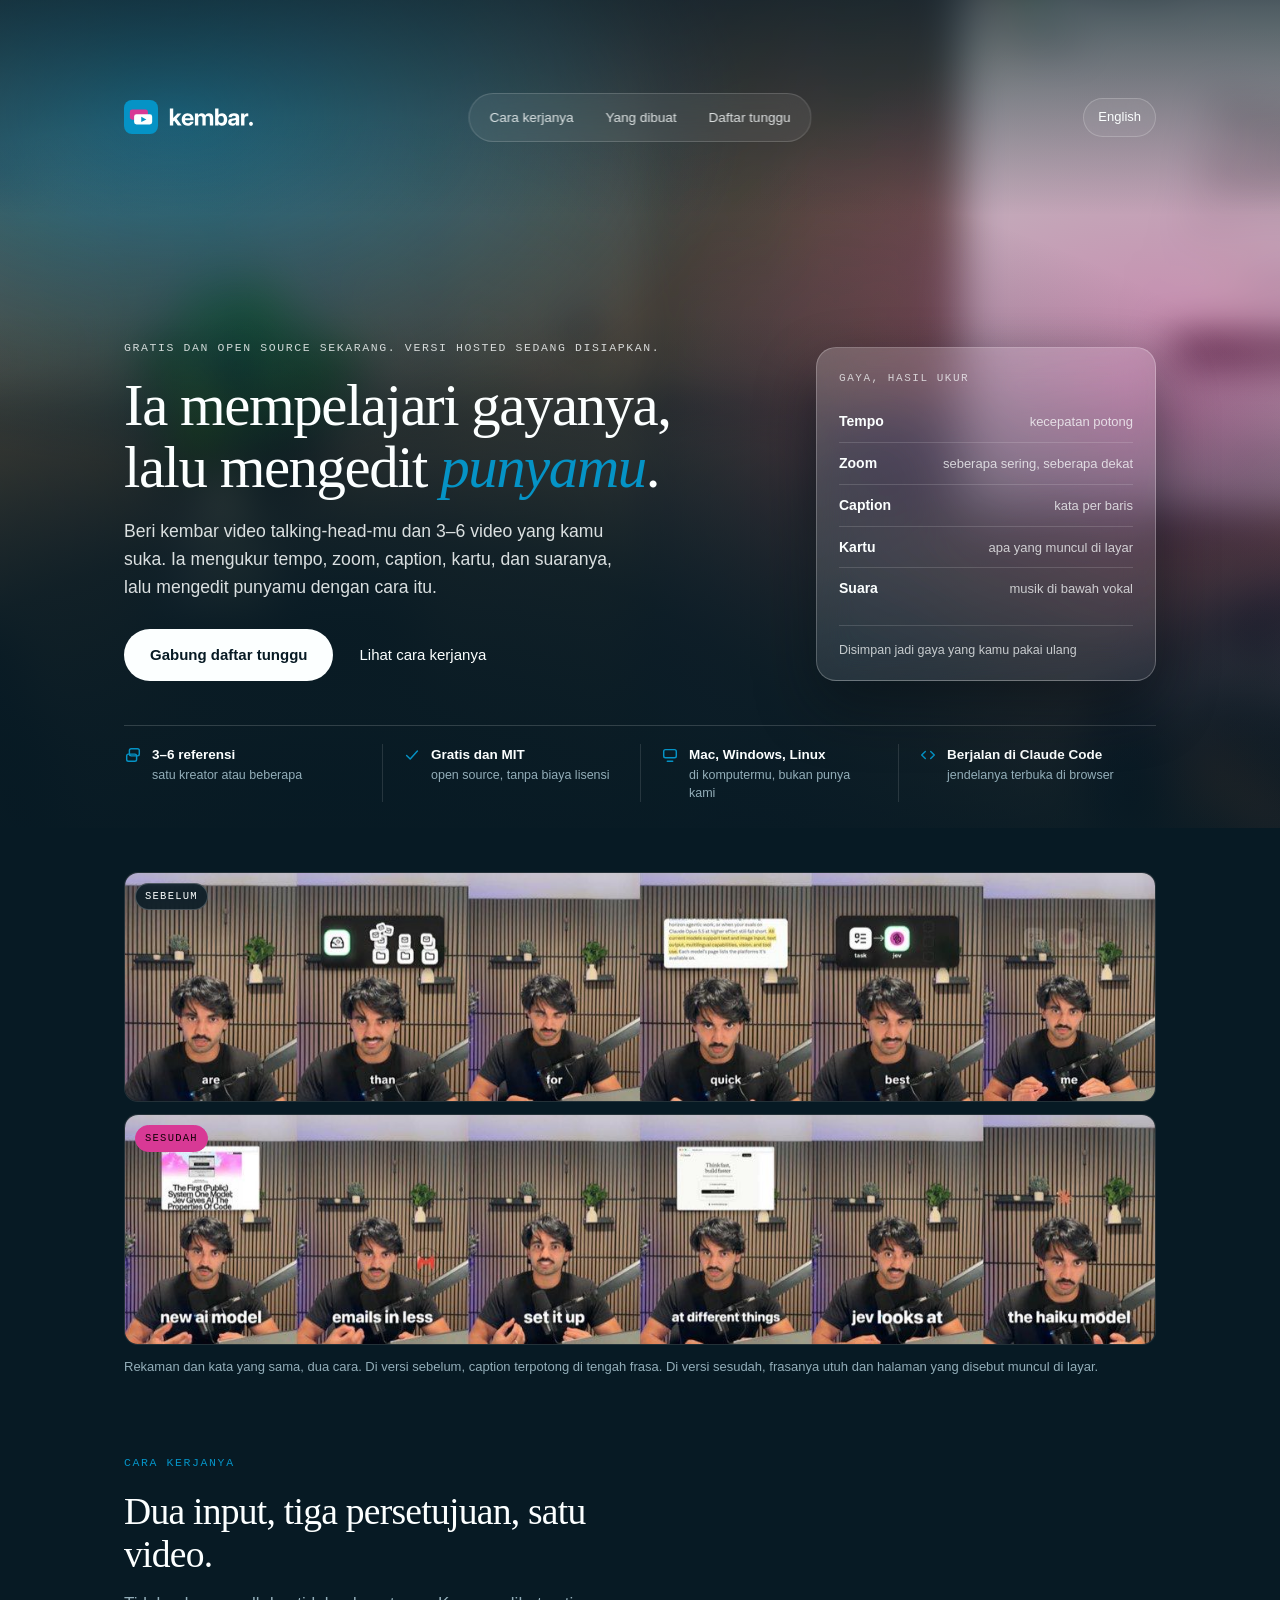
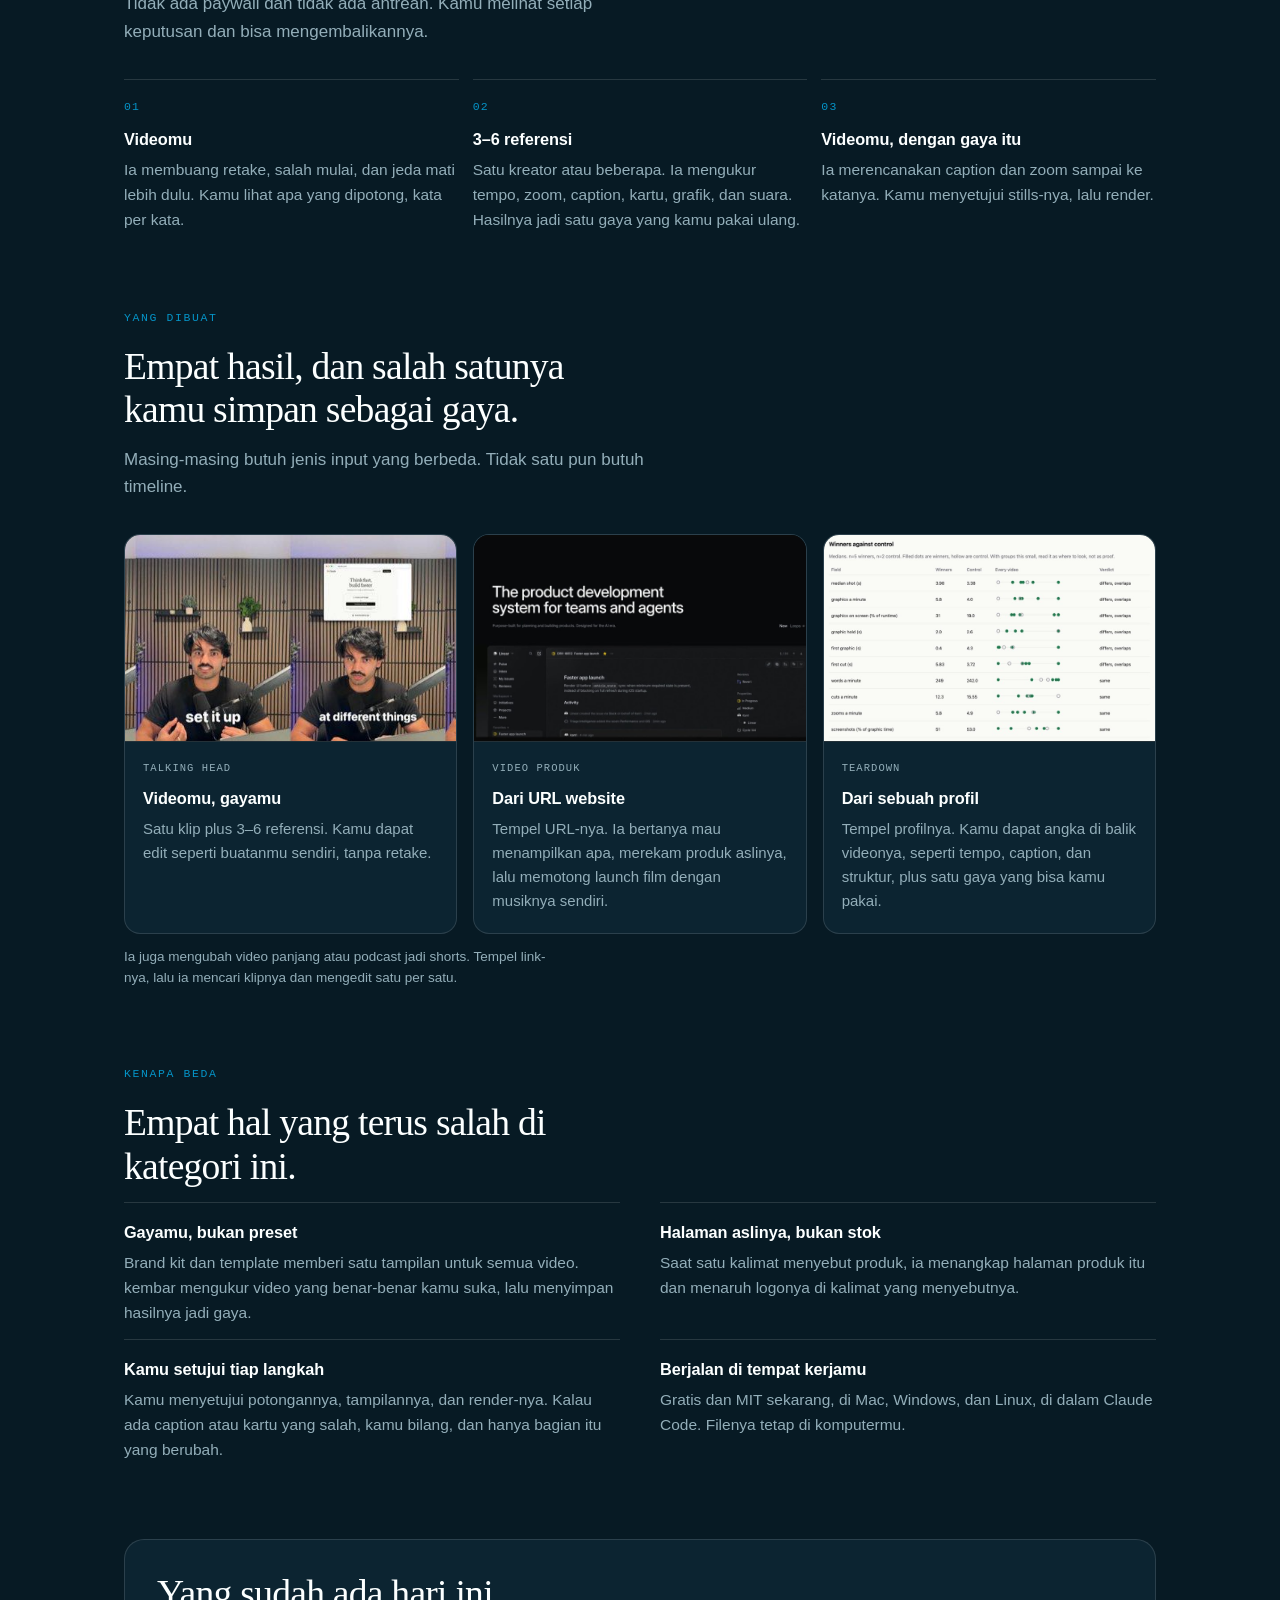
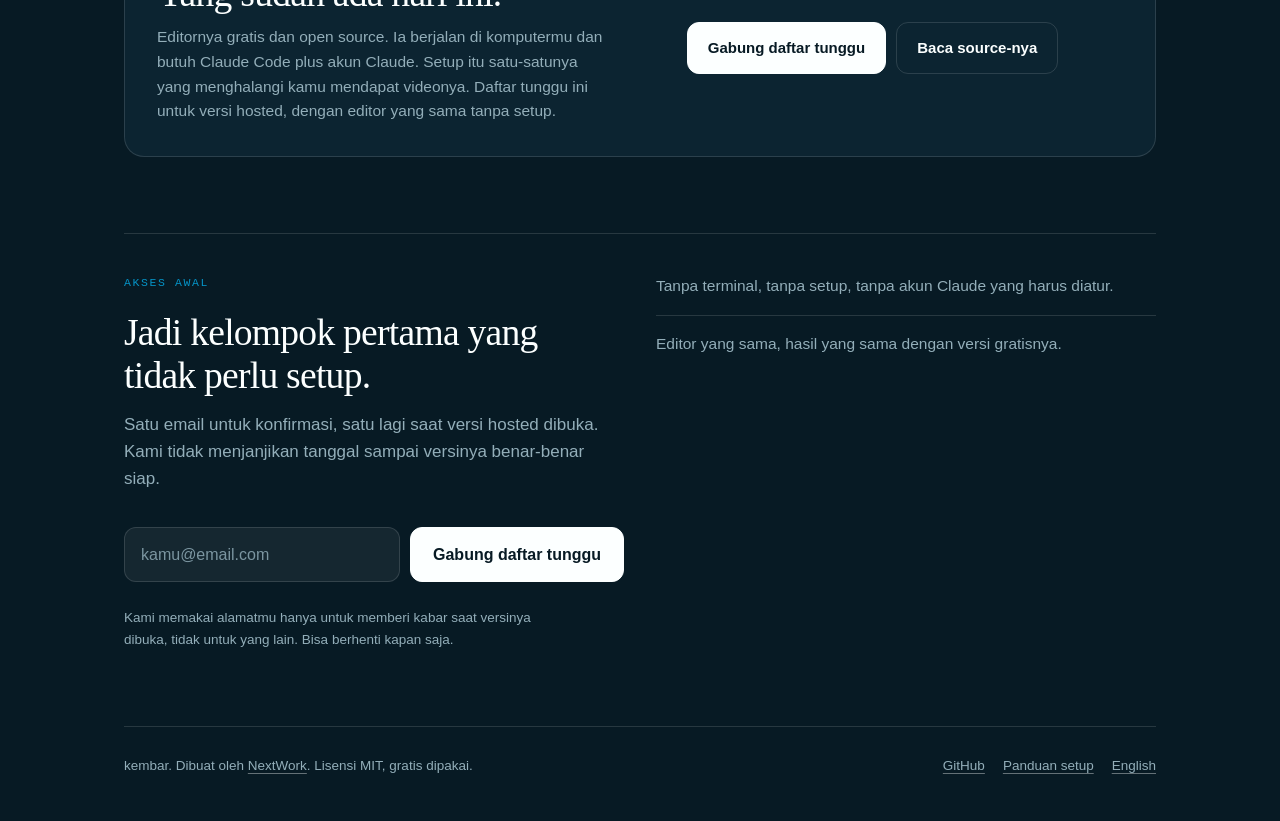
==== site/id/index.html @ becba03e "kembar landing page, brand and deploy notes" ====
<!doctype html>
<html lang="id">
<head>
<meta charset="utf-8">
<meta name="viewport" content="width=device-width, initial-scale=1">
<title>kembar. Ia mempelajari gayanya, lalu mengedit videomu</title>
<meta name="description" content="kembar mengukur cara 3–6 video yang kamu suka diedit: tempo, zoom, caption, kartu, dan suara. Lalu ia mengedit video talking-head-mu dengan gaya itu. Gratis dan open source sekarang, dengan versi hosted di daftar tunggu.">
<meta property="og:title" content="kembar. Ia mempelajari gayanya, lalu mengedit videomu">
<meta property="og:description" content="Beri ia videomu dan 3–6 referensi. Ia mengedit punyamu dengan gaya itu. Gratis dan open source, versi hosted segera hadir.">
<meta property="og:type" content="website">
<meta property="og:image" content="../assets/after-talking-head.jpg">
<meta name="theme-color" content="#071A24">
<link rel="icon" href="../assets/favicon.svg" type="image/svg+xml">
<link rel="preload" as="image" href="../assets/hero-bg.jpg">
<link rel="stylesheet" href="../assets/styles.css">
<script>
  function setLang(l) {
    try { document.cookie = 'kembar_lang=' + l + ';path=/;max-age=31536000;samesite=lax'; } catch (e) {}
  }
</script>
</head>
<body>
<a class="skip" href="#main">Lewati ke isi</a>

<main id="main">
  <section class="hero" aria-labelledby="hero-title">
    <div class="hero-bg" aria-hidden="true">
      <img src="../assets/hero-bg.jpg" alt="" width="900" height="1200" fetchpriority="high" decoding="async">
      <span class="hero-glow"></span>
      <span class="hero-scrim"></span>
    </div>

    <div class="wrap hero-inner">
      <header class="site">
        <a class="brand" href="./">
          <img src="../assets/lockup-dark.svg" alt="kembar" width="130" height="34">
        </a>
        <nav class="site nav-pill" aria-label="Utama">
          <a href="#how">Cara kerjanya</a>
          <a href="#makes">Yang dibuat</a>
          <a href="#waitlist">Daftar tunggu</a>
        </nav>
        <a class="lang" href="../" hreflang="en" lang="en" onclick="setLang('en')">English</a>
      </header>

      <div class="hero-main">
        <div class="hero-copy">
          <p class="eyebrow">Gratis dan open source sekarang. Versi hosted sedang disiapkan.</p>
          <h1 id="hero-title">Ia mempelajari gayanya,<br>lalu mengedit <em>punyamu</em>.</h1>
          <p class="lede">Beri kembar video talking-head-mu dan 3&ndash;6 video yang kamu suka. Ia mengukur tempo, zoom, caption, kartu, dan suaranya, lalu mengedit punyamu dengan cara itu.</p>
          <div class="hero-actions">
            <a class="btn-pill" href="#waitlist">Gabung daftar tunggu</a>
            <a class="btn-quiet" href="#how">Lihat cara kerjanya</a>
          </div>
        </div>

        <aside class="glass" aria-label="Gaya, hasil ukur">
          <p class="glass-eyebrow">Gaya, hasil ukur</p>
          <dl class="glass-list">
            <div><dt>Tempo</dt><dd>kecepatan potong</dd></div>
            <div><dt>Zoom</dt><dd>seberapa sering, seberapa dekat</dd></div>
            <div><dt>Caption</dt><dd>kata per baris</dd></div>
            <div><dt>Kartu</dt><dd>apa yang muncul di layar</dd></div>
            <div><dt>Suara</dt><dd>musik di bawah vokal</dd></div>
          </dl>
          <p class="glass-foot">Disimpan jadi gaya yang kamu pakai ulang</p>
        </aside>
      </div>

      <ul class="hero-facts">
        <li>
          <svg viewBox="0 0 20 20" aria-hidden="true"><rect x="6" y="3" width="11" height="8" rx="2"/><rect x="3" y="9" width="11" height="8" rx="2"/></svg>
          <span><b>3&ndash;6 referensi</b><small>satu kreator atau beberapa</small></span>
        </li>
        <li>
          <svg viewBox="0 0 20 20" aria-hidden="true"><path d="M4 10.5 8 14.5 16 5.5"/></svg>
          <span><b>Gratis dan MIT</b><small>open source, tanpa biaya lisensi</small></span>
        </li>
        <li>
          <svg viewBox="0 0 20 20" aria-hidden="true"><rect x="3" y="4" width="14" height="9" rx="2"/><path d="M7 17h6"/></svg>
          <span><b>Mac, Windows, Linux</b><small>di komputermu, bukan punya kami</small></span>
        </li>
        <li>
          <svg viewBox="0 0 20 20" aria-hidden="true"><path d="M7 6 3 10l4 4"/><path d="M13 6l4 4-4 4"/></svg>
          <span><b>Berjalan di Claude Code</b><small>jendelanya terbuka di browser</small></span>
        </li>
      </ul>
    </div>
  </section>

  <section class="proof-band" aria-labelledby="proof-cap">
    <div class="wrap">
      <figure class="proof" aria-labelledby="proof-cap">
        <div class="strip before">
          <img src="../assets/before-talking-head.jpg"
               srcset="../assets/before-talking-head-sm.jpg 720w, ../assets/before-talking-head.jpg 1240w"
               sizes="(max-width: 1128px) 100vw, 1080px"
               width="1240" height="276" fetchpriority="high" decoding="async"
               alt="Enam frame dari satu edit. Caption-nya terpotong di tengah frasa dan kartunya melenceng dari yang sedang diucapkan.">
          <span class="chip">Sebelum</span>
        </div>
        <div class="strip after">
          <img src="../assets/after-talking-head.jpg"
               srcset="../assets/after-talking-head-sm.jpg 720w, ../assets/after-talking-head.jpg 1240w"
               sizes="(max-width: 1128px) 100vw, 1080px"
               width="1240" height="276" decoding="async"
               alt="Enam frame yang sama dengan gaya hasil pelajaran. Frasa utuh sebagai caption, dan halaman yang disebut muncul di layar.">
          <span class="chip">Sesudah</span>
        </div>
        <figcaption id="proof-cap">Rekaman dan kata yang sama, dua cara. Di versi sebelum, caption terpotong di tengah frasa. Di versi sesudah, frasanya utuh dan halaman yang disebut muncul di layar.</figcaption>
      </figure>
    </div>
  </section>

  <div class="wrap">
    <section id="how" aria-labelledby="how-title">
      <p class="eyebrow">Cara kerjanya</p>
      <h2 id="how-title">Dua input, tiga persetujuan, satu video.</h2>
      <p class="section-lede">Tidak ada paywall dan tidak ada antrean. Kamu melihat setiap keputusan dan bisa mengembalikannya.</p>
      <ol class="steps">
        <li>
          <span class="n">01</span>
          <h3>Videomu</h3>
          <p>Ia membuang retake, salah mulai, dan jeda mati lebih dulu. Kamu lihat apa yang dipotong, kata per kata.</p>
        </li>
        <li>
          <span class="n">02</span>
          <h3>3–6 referensi</h3>
          <p>Satu kreator atau beberapa. Ia mengukur tempo, zoom, caption, kartu, grafik, dan suara. Hasilnya jadi satu gaya yang kamu pakai ulang.</p>
        </li>
        <li>
          <span class="n">03</span>
          <h3>Videomu, dengan gaya itu</h3>
          <p>Ia merencanakan caption dan zoom sampai ke katanya. Kamu menyetujui stills-nya, lalu render.</p>
        </li>
      </ol>
    </section>

    <section id="makes" aria-labelledby="makes-title">
      <p class="eyebrow">Yang dibuat</p>
      <h2 id="makes-title">Empat hasil, dan salah satunya kamu simpan sebagai gaya.</h2>
      <p class="section-lede">Masing-masing butuh jenis input yang berbeda. Tidak satu pun butuh timeline.</p>
      <div class="cards">
        <article class="card">
          <div class="shot"><img src="../assets/after-talking-head.jpg" width="1240" height="276" loading="lazy" decoding="async" alt="Frame dari edit talking-head dengan caption per kata dan halaman yang ditangkap."></div>
          <div class="body">
            <span class="tag">Talking head</span>
            <h3>Videomu, gayamu</h3>
            <p>Satu klip plus 3–6 referensi. Kamu dapat edit seperti buatanmu sendiri, tanpa retake.</p>
          </div>
        </article>
        <article class="card">
          <div class="shot"><img src="../assets/product-video.jpg" width="820" height="461" loading="lazy" decoding="async" alt="Frame dari video produk: halaman produk asli yang ditangkap, dengan logonya dan satu caption."></div>
          <div class="body">
            <span class="tag">Video produk</span>
            <h3>Dari URL website</h3>
            <p>Tempel URL-nya. Ia bertanya mau menampilkan apa, merekam produk aslinya, lalu memotong launch film dengan musiknya sendiri.</p>
          </div>
        </article>
        <article class="card">
          <div class="shot"><img src="../assets/teardown.jpg" width="820" height="795" loading="lazy" decoding="async" alt="Halaman teardown kreator yang menampilkan tempo, caption, dan struktur videonya beserta buktinya."></div>
          <div class="body">
            <span class="tag">Teardown</span>
            <h3>Dari sebuah profil</h3>
            <p>Tempel profilnya. Kamu dapat angka di balik videonya, seperti tempo, caption, dan struktur, plus satu gaya yang bisa kamu pakai.</p>
          </div>
        </article>
      </div>
      <p class="fine">Ia juga mengubah video panjang atau podcast jadi shorts. Tempel link-nya, lalu ia mencari klipnya dan mengedit satu per satu.</p>
    </section>

    <section id="why" aria-labelledby="why-title">
      <p class="eyebrow">Kenapa beda</p>
      <h2 id="why-title">Empat hal yang terus salah di kategori ini.</h2>
      <ul class="why">
        <li>
          <h3>Gayamu, bukan preset</h3>
          <p>Brand kit dan template memberi satu tampilan untuk semua video. kembar mengukur video yang benar-benar kamu suka, lalu menyimpan hasilnya jadi gaya.</p>
        </li>
        <li>
          <h3>Halaman aslinya, bukan stok</h3>
          <p>Saat satu kalimat menyebut produk, ia menangkap halaman produk itu dan menaruh logonya di kalimat yang menyebutnya.</p>
        </li>
        <li>
          <h3>Kamu setujui tiap langkah</h3>
          <p>Kamu menyetujui potongannya, tampilannya, dan render-nya. Kalau ada caption atau kartu yang salah, kamu bilang, dan hanya bagian itu yang berubah.</p>
        </li>
        <li>
          <h3>Berjalan di tempat kerjamu</h3>
          <p>Gratis dan MIT sekarang, di Mac, Windows, dan Linux, di dalam Claude Code. Filenya tetap di komputermu.</p>
        </li>
      </ul>

      <div class="panel">
        <div>
          <h2>Yang sudah ada hari ini.</h2>
          <p>Editornya gratis dan open source. Ia berjalan di komputermu dan butuh Claude Code plus akun Claude. Setup itu satu-satunya yang menghalangi kamu mendapat videonya. Daftar tunggu ini untuk versi hosted, dengan editor yang sama tanpa setup.</p>
        </div>
        <div class="panel-actions">
          <a class="btn" href="#waitlist">Gabung daftar tunggu</a>
          <a class="btn ghost" href="https://github.com/nextwork-projects/ai-video-editor-cooked">Baca source-nya</a>
        </div>
      </div>
    </section>

    <section class="band" id="waitlist" aria-labelledby="waitlist-title">
      <div class="band-inner">
        <div>
          <p class="eyebrow">Akses awal</p>
          <h2 id="waitlist-title">Jadi kelompok pertama yang tidak perlu setup.</h2>
          <p class="section-lede">Satu email untuk konfirmasi, satu lagi saat versi hosted dibuka. Kami tidak menjanjikan tanggal sampai versinya benar-benar siap.</p>
          <form class="waitlist" method="post" action="https://buttondown.com/api/emails/embed-subscribe/bryyzxm" data-connect="bryyzxm">
            <label class="skip" for="email-band">Alamat email</label>
            <input id="email-band" type="email" name="email" placeholder="kamu@email.com" autocomplete="email" required>
            <input type="hidden" name="tag" value="site-id">
            <button type="submit">Gabung daftar tunggu</button>
          </form>
          <p class="status" id="status-band" role="status" aria-live="polite"></p>
          <p class="fine">Kami memakai alamatmu hanya untuk memberi kabar saat versinya dibuka, tidak untuk yang lain. Bisa berhenti kapan saja.</p>
        </div>
        <ul class="assure">
          <li>Tanpa terminal, tanpa setup, tanpa akun Claude yang harus diatur.</li>
          <li>Editor yang sama, hasil yang sama dengan versi gratisnya.</li>
        </ul>
      </div>
    </section>
  </div>
</main>

<div class="wrap">
  <footer class="site">
    <div class="foot-grid">
      <span>kembar. Dibuat oleh <a href="https://nextwork.ai">NextWork</a>. Lisensi MIT, gratis dipakai.</span>
      <nav aria-label="Footer">
        <a href="https://github.com/nextwork-projects/ai-video-editor-cooked">GitHub</a>
        <a href="https://github.com/nextwork-projects/ai-video-editor-cooked/blob/main/README.md">Panduan setup</a>
        <a href="../" hreflang="en" lang="en" onclick="setLang('en')">English</a>
      </nav>
    </div>
  </footer>
</div>

<script>
  (function () {
    var params = new URLSearchParams(location.search);
    var source = params.get('utm_source');
    var ref = source ? 'utm:' + source : (document.referrer ? 'ref:' + new URL(document.referrer).hostname : 'direct');

    document.querySelectorAll('form.waitlist').forEach(function (form) {
      var tag = form.querySelector('input[name="tag"]');
      if (tag) tag.value = (ref.indexOf('direct') === 0 ? 'site-id' : 'site-id-' + ref).slice(0, 100);

      form.addEventListener('submit', function (event) {
        var input = form.querySelector('input[type="email"]');
        var status = form.nextElementSibling && form.nextElementSibling.classList.contains('status')
          ? form.nextElementSibling
          : document.getElementById('status-hero');

        var connect = form.getAttribute('data-connect');
        if (!connect || connect.indexOf('YOUR-') === 0) {
          event.preventDefault();
          status.dataset.state = 'error';
          status.textContent = 'Endpoint daftar tunggu belum dikonfigurasi.';
          return;
        }
        if (!input.checkValidity()) {
          event.preventDefault();
          status.dataset.state = 'error';
          status.textContent = input.value ? 'Itu sepertinya bukan alamat email.' : 'Tulis alamat emailmu dulu.';
          input.focus();
          return;
        }
        status.dataset.state = '';
        status.textContent = 'Membuka Buttondown untuk konfirmasi…';
        form.querySelector('button').disabled = true;
      });
    });

    if (params.get('joined') === '1') {
      var hero = document.getElementById('status-hero');
      hero.dataset.state = 'ok';
      hero.textContent = 'Kamu sudah di daftar. Cek inbox untuk konfirmasi.';
    }
  })();
</script>
</body>
</html>
---- site/assets/styles.css ----
:root {
  --ink: #071a24;
  --ink-2: #0c2431;
  --paper: #fcffff;
  --muted: #93aeb9;
  --line: rgba(252, 255, 255, 0.13);
  /* brand: sky is the accent, pink is used once per screen (the After chip) */
  --sky: #0593c6;
  --pink: #d83995;
  --pink-ink: #150008; /* text on pink: 5.2:1 */
  --media: #04121a;
  --display: "Iowan Old Style", "Palatino Linotype", Palatino, "Book Antiqua", Georgia, serif;
  --sans: -apple-system, BlinkMacSystemFont, "Segoe UI", Roboto, Helvetica, Arial, sans-serif;
  --mono: ui-monospace, SFMono-Regular, Menlo, Consolas, monospace;
  --wrap: 1080px;
}

*,
*::before,
*::after { box-sizing: border-box; }

html { -webkit-text-size-adjust: 100%; }

body {
  margin: 0;
  background: var(--ink);
  color: var(--paper);
  font-family: var(--sans);
  font-size: 17px;
  line-height: 1.6;
  -webkit-font-smoothing: antialiased;
}

img { display: block; max-width: 100%; height: auto; }

a { color: inherit; text-decoration-color: rgba(252, 255, 255, 0.38); text-underline-offset: 3px; }
a:hover { text-decoration-color: var(--sky); }

:focus-visible {
  outline: 2px solid var(--sky);
  outline-offset: 3px;
  border-radius: 4px;
}

.wrap {
  width: 100%;
  max-width: var(--wrap);
  margin: 0 auto;
  padding: 0 24px;
}

.skip {
  position: absolute;
  left: -9999px;
  top: 0;
  background: var(--paper);
  color: var(--ink);
  padding: 12px 18px;
  border-radius: 0 0 10px 0;
  z-index: 10;
}
.skip:focus { left: 0; }

/* ---------- header ---------- */

header.site {
  position: relative;
  display: flex;
  align-items: center;
  justify-content: space-between;
  gap: 16px;
  padding: 22px 0 0;
}

.brand {
  display: inline-flex;
  align-items: center;
  text-decoration: none;
}

.brand img {
  display: block;
  width: auto;
  height: 34px;
}

nav.nav-pill {
  position: absolute;
  left: 50%;
  transform: translateX(-50%);
  display: flex;
  align-items: center;
  gap: 2px;
  padding: 5px;
  border-radius: 999px;
  background: rgba(252, 255, 255, 0.07);
  border: 1px solid rgba(252, 255, 255, 0.16);
  -webkit-backdrop-filter: blur(14px);
  backdrop-filter: blur(14px);
}

nav.nav-pill a {
  padding: 8px 15px;
  border-radius: 999px;
  font-size: 13.5px;
  color: rgba(252, 255, 255, 0.84);
  text-decoration: none;
  white-space: nowrap;
}

nav.nav-pill a:hover {
  background: rgba(252, 255, 255, 0.1);
  color: var(--paper);
}

.lang {
  border: 1px solid rgba(252, 255, 255, 0.2);
  border-radius: 999px;
  padding: 8px 14px;
  font-size: 13px;
  white-space: nowrap;
  text-decoration: none;
  background: rgba(252, 255, 255, 0.06);
  -webkit-backdrop-filter: blur(12px);
  backdrop-filter: blur(12px);
}

.lang:hover { border-color: rgba(252, 255, 255, 0.4); }

/* ---------- hero ---------- */

.hero {
  position: relative;
  display: flex;
  flex-direction: column;
  min-height: 92vh;
  overflow: hidden;
  background: var(--ink);
  isolation: isolate;
}

.hero-bg { position: absolute; inset: 0; z-index: -1; }

.hero-bg img {
  position: absolute;
  inset: 0;
  width: 100%;
  height: 100%;
  max-width: none;
  object-fit: cover;
  object-position: center 24%;
  opacity: 0.8;
  filter: blur(18px) saturate(160%) brightness(0.95);
  transform: scale(1.16);
}

.hero-glow {
  position: absolute;
  inset: -15%;
  background:
    radial-gradient(52% 50% at 22% 22%, rgba(5, 147, 198, 0.62), transparent 66%),
    radial-gradient(46% 54% at 82% 50%, rgba(216, 57, 149, 0.48), transparent 68%);
}

.hero-scrim {
  position: absolute;
  inset: 0;
  background:
    linear-gradient(to bottom, rgba(7, 26, 36, 0.62), transparent 26%),
    radial-gradient(96% 82% at 26% 96%, rgba(7, 26, 36, 0.97) 0%, rgba(7, 26, 36, 0.82) 38%, rgba(7, 26, 36, 0.30) 68%, transparent 100%),
    linear-gradient(to top, rgba(7, 26, 36, 0.88), transparent 62%);
}

.hero-inner {
  flex: 1;
  display: flex;
  flex-direction: column;
}

.hero-main {
  display: grid;
  grid-template-columns: minmax(0, 1fr) 340px;
  gap: 48px;
  align-items: end;
  margin-top: auto;
  padding-top: 64px;
}

.hero-actions {
  display: flex;
  align-items: center;
  gap: 8px;
  flex-wrap: wrap;
}

.btn-pill {
  display: inline-block;
  padding: 14px 26px;
  border-radius: 999px;
  background: var(--paper);
  color: var(--ink);
  font-weight: 600;
  font-size: 15px;
  text-decoration: none;
  transition: transform 0.14s ease, background 0.14s ease;
}

.btn-pill:hover { transform: translateY(-1px); background: #fff; }

.btn-quiet {
  display: inline-block;
  padding: 14px 18px;
  border-radius: 999px;
  color: var(--paper);
  font-size: 15px;
  text-decoration: none;
}

.btn-quiet:hover { background: rgba(252, 255, 255, 0.1); }

.glass {
  padding: 22px 22px 20px;
  border-radius: 20px;
  background: linear-gradient(165deg, rgba(252, 255, 255, 0.2), rgba(252, 255, 255, 0.07));
  border: 1px solid rgba(252, 255, 255, 0.24);
  -webkit-backdrop-filter: blur(18px) saturate(130%);
  backdrop-filter: blur(18px) saturate(130%);
  box-shadow: 0 26px 60px rgba(2, 10, 16, 0.45);
}

.glass-eyebrow {
  font-family: var(--mono);
  font-size: 11px;
  letter-spacing: 0.14em;
  text-transform: uppercase;
  color: rgba(252, 255, 255, 0.72);
  margin: 0 0 14px;
}

.glass-list { margin: 0; padding: 0; }

.glass-list > div {
  display: flex;
  align-items: baseline;
  justify-content: space-between;
  gap: 14px;
  padding: 9px 0;
  border-top: 1px solid rgba(252, 255, 255, 0.14);
}

.glass-list > div:first-child { border-top: 0; }

.glass-list dt { font-size: 14px; font-weight: 600; color: var(--paper); }
.glass-list dd {
  margin: 0;
  font-size: 13px;
  color: rgba(252, 255, 255, 0.74);
  text-align: right;
}

.glass-foot {
  margin: 16px 0 0;
  padding-top: 14px;
  border-top: 1px solid rgba(252, 255, 255, 0.14);
  font-size: 12.5px;
  color: rgba(252, 255, 255, 0.74);
}

.hero-facts {
  display: grid;
  grid-template-columns: repeat(4, minmax(0, 1fr));
  margin: 44px 0 0;
  padding: 18px 0 26px;
  list-style: none;
  border-top: 1px solid rgba(252, 255, 255, 0.16);
}

.hero-facts li {
  display: flex;
  align-items: flex-start;
  gap: 10px;
  padding: 0 20px;
}

.hero-facts li:first-child { padding-left: 0; }
.hero-facts li + li { border-left: 1px solid rgba(252, 255, 255, 0.12); }

.hero-facts svg {
  width: 18px;
  height: 18px;
  flex: none;
  margin-top: 2px;
  fill: none;
  stroke: var(--sky);
  stroke-width: 1.6;
  stroke-linecap: round;
  stroke-linejoin: round;
}

.hero-facts b { display: block; font-size: 13.5px; font-weight: 600; }
.hero-facts small { display: block; font-size: 12.5px; color: var(--muted); line-height: 1.45; }

.hero .eyebrow { color: rgba(252, 255, 255, 0.8); }

/* Indonesian runs longer than English; without this the headline breaks into four lines */
html[lang="id"] .hero h1 {
  font-size: clamp(2.1rem, 4.6vw, 3.7rem);
  max-width: 24ch;
}

.proof-band { padding: 44px 0 0; }
.proof-band .proof { margin: 0; }

.eyebrow {
  font-family: var(--mono);
  font-size: 11.5px;
  letter-spacing: 0.14em;
  text-transform: uppercase;
  color: var(--sky);
  margin: 0 0 18px;
}

h1 {
  font-family: var(--display);
  font-size: clamp(2.5rem, 5.4vw, 4.4rem);
  line-height: 1.05;
  letter-spacing: -0.025em;
  font-weight: 400;
  margin: 0 0 18px;
  max-width: 20ch;
}

h1 em { font-style: italic; color: var(--sky); }

.lede {
  font-size: clamp(1rem, 1.5vw, 1.1rem);
  color: rgba(252, 255, 255, 0.86);
  max-width: 50ch;
  margin: 0 0 28px;
}

.lede strong { color: var(--paper); font-weight: 600; }

/* ---------- waitlist form ---------- */

form.waitlist {
  display: flex;
  flex-wrap: wrap;
  gap: 10px;
  max-width: 520px;
}

form.waitlist input[type="email"] {
  flex: 1 1 240px;
  min-width: 0;
  padding: 14px 16px;
  font: inherit;
  font-size: 16px;
  color: var(--paper);
  background: rgba(252, 255, 255, 0.06);
  border: 1px solid var(--line);
  border-radius: 12px;
}

form.waitlist input[type="email"]::placeholder { color: #7b95a0; }

form.waitlist input[type="email"]:focus {
  border-color: var(--sky);
  outline: none;
}

form.waitlist button {
  flex: 0 0 auto;
  padding: 14px 22px;
  font: inherit;
  font-size: 16px;
  font-weight: 600;
  color: var(--ink);
  background: var(--paper);
  border: 1px solid var(--paper);
  border-radius: 12px;
  cursor: pointer;
  transition: transform 0.14s ease, background 0.14s ease;
}

form.waitlist button:hover { background: #fff; transform: translateY(-1px); }
form.waitlist button:active { transform: translateY(0); }

.fine {
  font-size: 13.5px;
  color: var(--muted);
  margin: 12px 0 0;
  max-width: 58ch;
}

.status {
  font-size: 14px;
  margin: 12px 0 0;
  max-width: 46ch;
  min-height: 1px;
}
.status[data-state="error"] { color: #ff9d8f; }
.status[data-state="ok"] {
  color: #b9e6a8;
  border: 1px solid rgba(185, 230, 168, 0.35);
  background: rgba(185, 230, 168, 0.08);
  border-radius: 10px;
  padding: 10px 14px;
}

/* ---------- proof strips ---------- */

.proof { margin: 34px 0 0; }

.strip {
  position: relative;
  border: 1px solid var(--line);
  border-radius: 14px;
  overflow: hidden;
  background: var(--media);
}

.strip + .strip { margin-top: 12px; }

.strip img { width: 100%; }

.chip {
  position: absolute;
  top: 10px;
  left: 10px;
  font-family: var(--mono);
  font-size: 10.5px;
  letter-spacing: 0.12em;
  text-transform: uppercase;
  padding: 4px 9px;
  border-radius: 999px;
  background: rgba(7, 26, 36, 0.84);
  border: 1px solid rgba(252, 255, 255, 0.22);
  color: var(--paper);
  backdrop-filter: blur(4px);
}

.strip.after .chip { background: var(--pink); border-color: var(--pink); color: var(--pink-ink); }

figcaption {
  font-size: 13px;
  color: var(--muted);
  margin: 12px 0 0;
}

/* ---------- sections ---------- */

section { padding: 76px 0 0; }

h2 {
  font-family: var(--display);
  font-weight: 400;
  font-size: clamp(1.65rem, 3.3vw, 2.35rem);
  line-height: 1.15;
  letter-spacing: -0.02em;
  margin: 0 0 14px;
  max-width: 26ch;
}

h3 {
  font-size: 1.02rem;
  font-weight: 600;
  letter-spacing: -0.005em;
  margin: 0 0 6px;
}

p { margin: 0 0 14px; }
p:last-child { margin-bottom: 0; }

.section-lede { color: var(--muted); max-width: 58ch; margin-bottom: 34px; }

/* steps */

.steps {
  display: grid;
  grid-template-columns: repeat(3, 1fr);
  gap: 14px;
  margin: 0;
  padding: 0;
  list-style: none;
  counter-reset: step;
}

.steps li {
  border-top: 1px solid var(--line);
  padding: 18px 0 0;
}

.steps .n {
  font-family: var(--mono);
  font-size: 11.5px;
  color: var(--sky);
  letter-spacing: 0.1em;
  display: block;
  margin-bottom: 10px;
}

.steps p { color: var(--muted); font-size: 15.5px; }

/* cards */

.cards {
  display: grid;
  grid-template-columns: repeat(3, 1fr);
  gap: 16px;
}

.card {
  background: var(--ink-2);
  border: 1px solid var(--line);
  border-radius: 16px;
  overflow: hidden;
  display: flex;
  flex-direction: column;
}

.card .shot {
  border-bottom: 1px solid var(--line);
  background: var(--media);
  aspect-ratio: 16 / 10;
  overflow: hidden;
}

.card .shot img {
  width: 100%;
  height: 100%;
  object-fit: cover;
  object-position: center top;
}

.card .body { padding: 18px 18px 20px; }
.card p { color: var(--muted); font-size: 15px; margin: 0; }

.card .tag {
  font-family: var(--mono);
  font-size: 10.5px;
  letter-spacing: 0.1em;
  text-transform: uppercase;
  color: var(--muted);
  display: block;
  margin-bottom: 8px;
}

/* why */

.why {
  display: grid;
  grid-template-columns: repeat(2, 1fr);
  gap: 14px 40px;
  margin: 0;
  padding: 0;
  list-style: none;
}

.why li { border-top: 1px solid var(--line); padding-top: 16px; }
.why p { color: var(--muted); font-size: 15.5px; margin: 0; }

/* status panel */

.panel {
  margin-top: 76px;
  background: var(--ink-2);
  border: 1px solid var(--line);
  border-radius: 20px;
  padding: 32px;
  display: grid;
  grid-template-columns: 1.15fr 1fr;
  gap: 28px;
  align-items: center;
}

.panel h2 { margin-bottom: 10px; }
.panel p { color: var(--muted); font-size: 15.5px; max-width: 52ch; }

.panel-actions { display: flex; flex-wrap: wrap; gap: 10px; }

.btn {
  display: inline-block;
  padding: 13px 20px;
  border-radius: 12px;
  font-weight: 600;
  font-size: 15px;
  text-decoration: none;
  border: 1px solid var(--paper);
  background: var(--paper);
  color: var(--ink);
  transition: transform 0.14s ease;
}

.btn:hover { transform: translateY(-1px); }

.btn.ghost {
  background: transparent;
  color: var(--paper);
  border-color: var(--line);
}
.btn.ghost:hover { border-color: var(--paper); }

/* waitlist band */

.band { padding: 76px 0 0; }

.band-inner {
  border-top: 1px solid var(--line);
  padding-top: 40px;
  display: grid;
  grid-template-columns: 1fr 1fr;
  gap: 32px;
  align-items: start;
}

.editor-shot {
  border: 1px solid var(--line);
  border-radius: 16px;
  overflow: hidden;
  background: var(--media);
}

.editor-shot img { width: 100%; }

.assure {
  list-style: none;
  margin: 0;
  padding: 0;
}

.assure li {
  border-top: 1px solid var(--line);
  padding: 16px 0;
  color: var(--muted);
  font-size: 15.5px;
}

.assure li:first-child { border-top: 0; padding-top: 0; }

/* footer */

footer.site {
  margin-top: 76px;
  border-top: 1px solid var(--line);
  padding: 28px 0 44px;
  font-size: 13.5px;
  color: var(--muted);
}

.foot-grid {
  display: flex;
  flex-wrap: wrap;
  gap: 14px 26px;
  align-items: center;
  justify-content: space-between;
}

.foot-grid nav { display: flex; flex-wrap: wrap; gap: 18px; }

/* ---------- responsive ---------- */

@media (max-width: 860px) {
  nav.nav-pill { display: none; }

  /* the measured-style card repeats what "how it works" already says,
     and on a phone it pushes the before/after proof two screens down */
  .glass { display: none; }

  .hero,
  .hero-inner { min-height: 0; }

  .hero-main {
    grid-template-columns: 1fr;
    gap: 26px;
    align-items: start;
    padding-top: 44px;
  }

  .hero-facts {
    grid-template-columns: 1fr 1fr;
    gap: 16px 0;
    margin-top: 34px;
  }

  .hero-facts li:nth-child(odd) { padding-left: 0; border-left: 0; }

  .steps,
  .cards { grid-template-columns: 1fr; }
  .cards { gap: 14px; }
  .card { flex-direction: row; align-items: stretch; }
  .card .shot { width: 42%; flex: 0 0 42%; aspect-ratio: auto; border-bottom: 0; border-right: 1px solid var(--line); }
  .why { grid-template-columns: 1fr; gap: 0; }
  .why li { padding: 14px 0; border-top: 1px solid var(--line); }
  .panel { grid-template-columns: 1fr; padding: 26px; }
  .band-inner { grid-template-columns: 1fr; }
  section, .band { padding-top: 56px; }
  .panel { margin-top: 56px; }
}

@media (max-width: 560px) {
  body { font-size: 16px; }

  .hero h1 { font-size: clamp(2.1rem, 9vw, 2.7rem); }
  .hero-main { padding-top: 26px; }

  /* both rails repeat facts stated in "what exists today"; on a phone they
     push the before/after proof past the first screen */
  .hero-facts { display: none; }
  .hero-actions { flex-direction: column; align-items: stretch; gap: 10px; }
  .btn-pill, .btn-quiet { width: 100%; text-align: center; }
  .btn-quiet { border: 1px solid rgba(252, 255, 255, 0.22); }
  form.waitlist { flex-direction: column; }
  form.waitlist input[type="email"],
  form.waitlist button { flex: 0 0 auto; width: 100%; }
  .card { flex-direction: column; }
  .card .shot { width: auto; flex: none; border-right: 0; border-bottom: 1px solid var(--line); aspect-ratio: 16 / 9; }
  .panel-actions .btn { width: 100%; text-align: center; }
  footer.site { margin-top: 56px; }
}

@media (prefers-reduced-motion: reduce) {
  * { transition: none !important; }
  .btn:hover,
  form.waitlist button:hover { transform: none; }
}
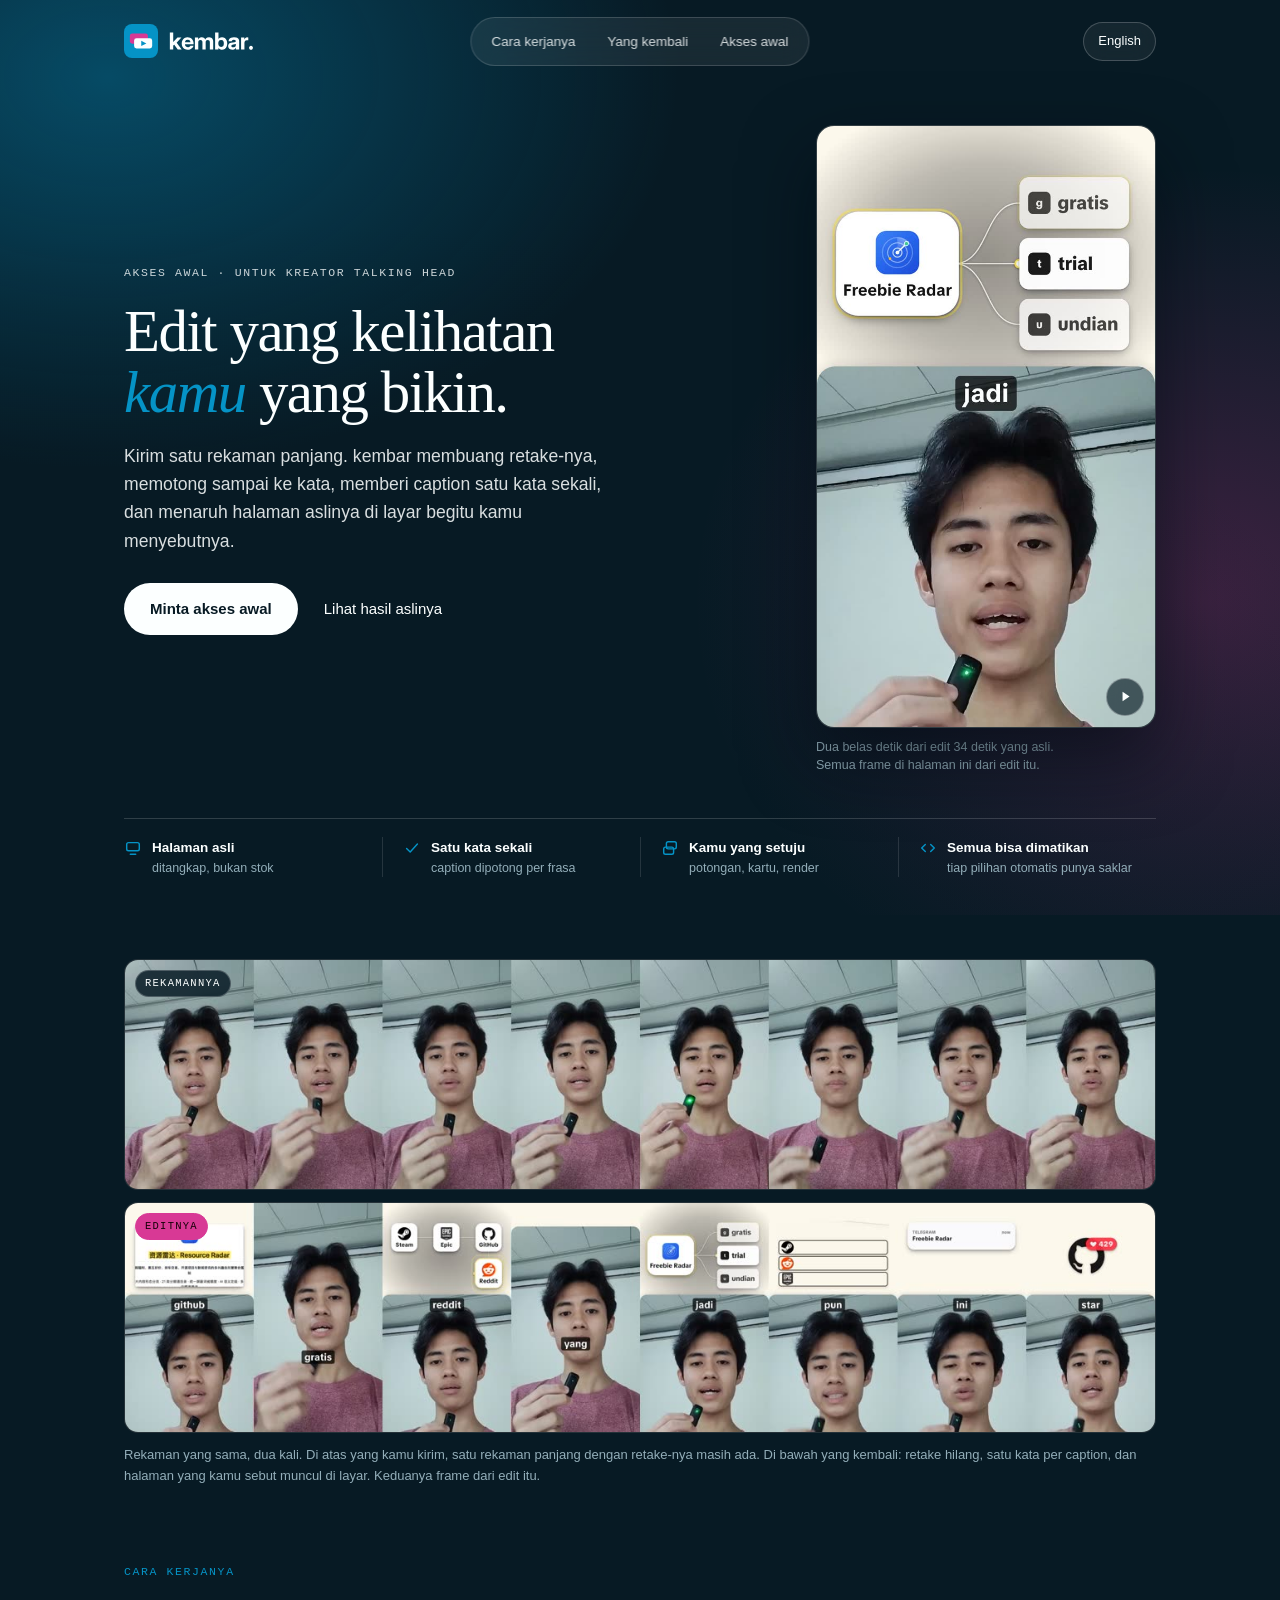
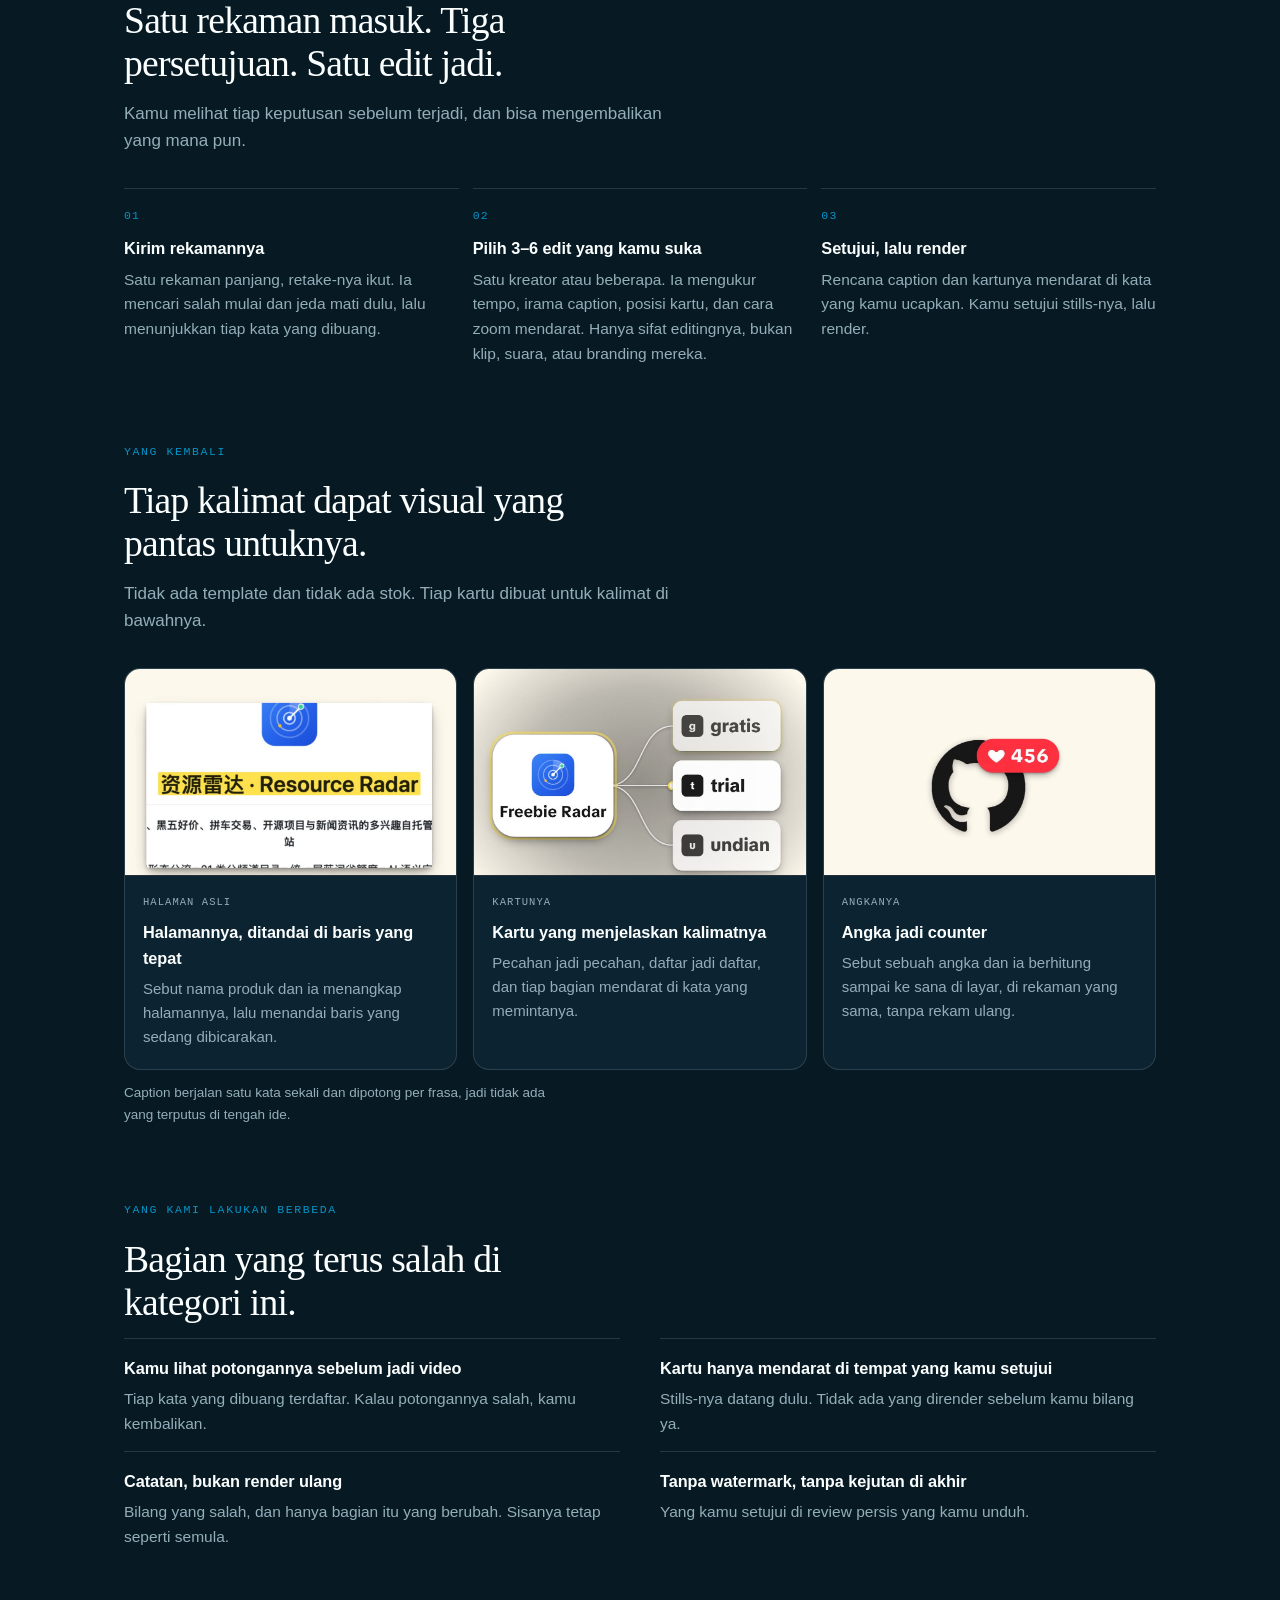
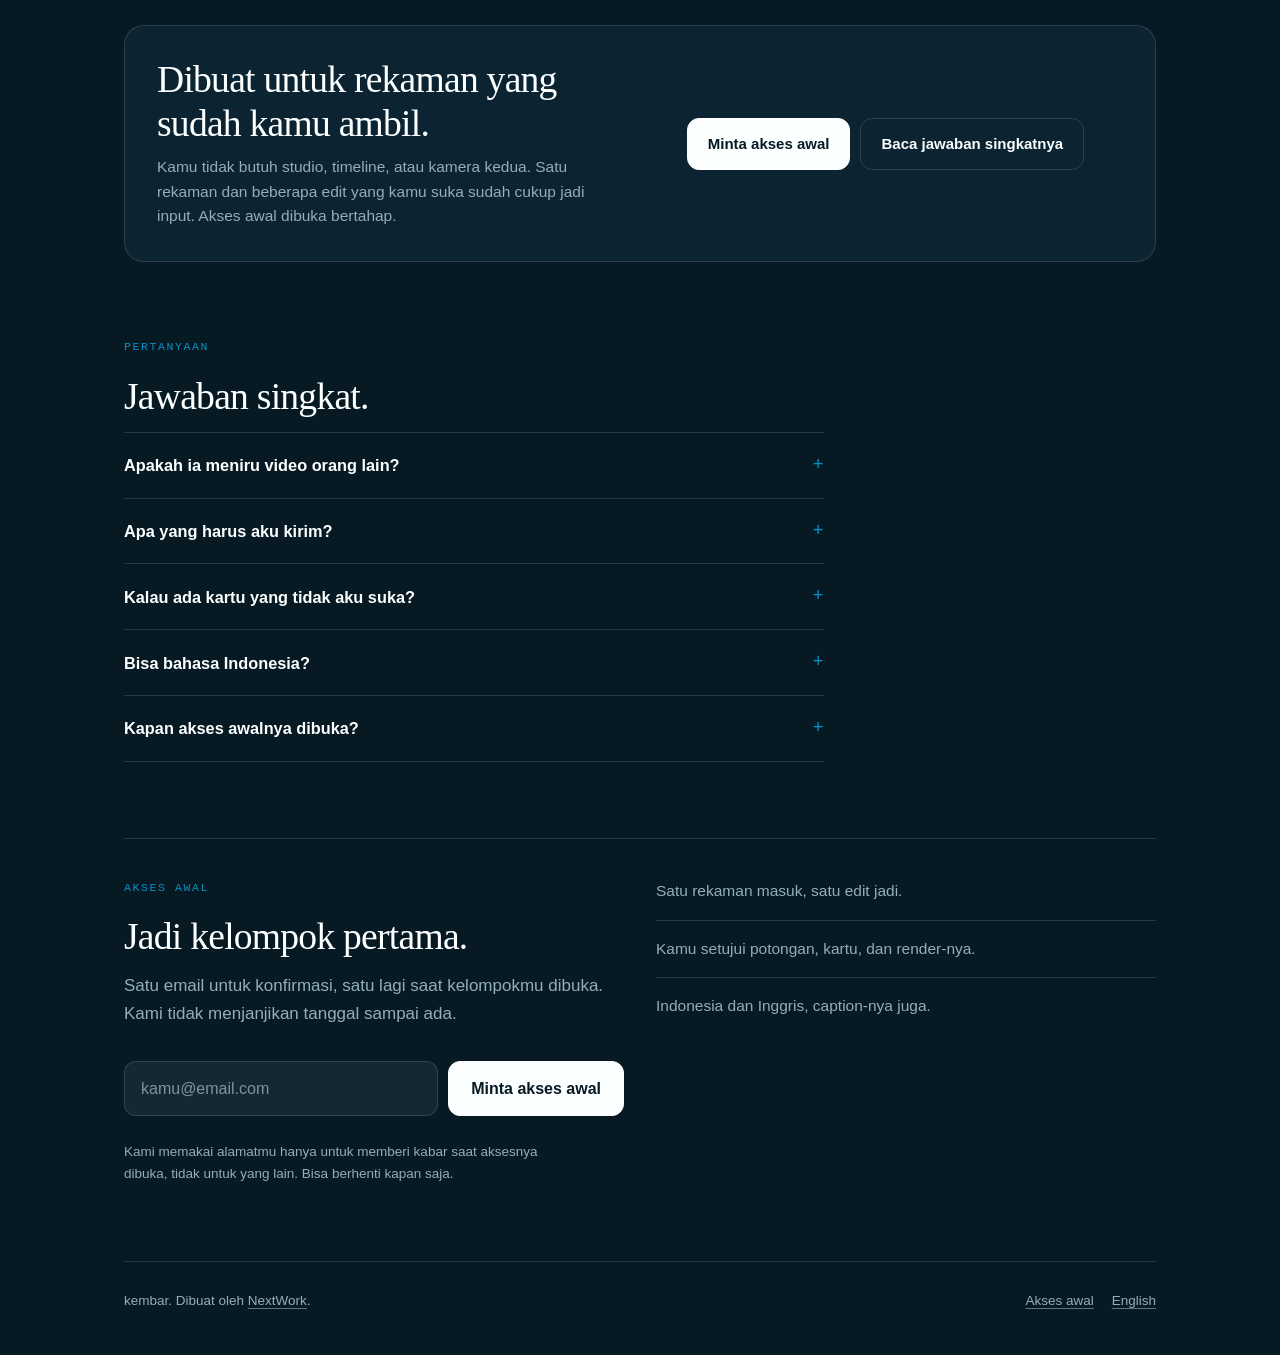
==== commit 3fdd84a2: "Landing page: sell the hosted editor, with a real edit as the hero The page is a product page now, n" ====
--- a/site/id/index.html
+++ b/site/id/index.html
@@ -3,15 +3,22 @@
 <head>
 <meta charset="utf-8">
 <meta name="viewport" content="width=device-width, initial-scale=1">
-<title>kembar. Ia mempelajari gayanya, lalu mengedit videomu</title>
-<meta name="description" content="kembar mengukur cara 3–6 video yang kamu suka diedit: tempo, zoom, caption, kartu, dan suara. Lalu ia mengedit video talking-head-mu dengan gaya itu. Gratis dan open source sekarang, dengan versi hosted di daftar tunggu.">
-<meta property="og:title" content="kembar. Ia mempelajari gayanya, lalu mengedit videomu">
-<meta property="og:description" content="Beri ia videomu dan 3–6 referensi. Ia mengedit punyamu dengan gaya itu. Gratis dan open source, versi hosted segera hadir.">
+<title>kembar. Edit yang kelihatan kamu yang bikin</title>
+<meta name="description" content="Satu rekaman panjang masuk. Retake hilang, caption satu kata sekali, dan halaman asli muncul di kata yang menyebutnya. Akses awal dibuka bertahap.">
+<meta property="og:title" content="kembar. Edit yang kelihatan kamu yang bikin">
+<meta property="og:description" content="Satu rekaman panjang masuk. Retake hilang, satu kata per caption, dan halaman asli muncul di kata yang menyebutnya.">
 <meta property="og:type" content="website">
-<meta property="og:image" content="../assets/after-talking-head.jpg">
+<meta property="og:image" content="https://kembar.web.id/assets/og.jpg">
+<meta property="og:image:width" content="1200">
+<meta property="og:image:height" content="630">
+<meta property="og:url" content="https://kembar.web.id/id/">
+<link rel="canonical" href="https://kembar.web.id/id/">
+<link rel="alternate" hreflang="en" href="https://kembar.web.id/">
+<link rel="alternate" hreflang="id" href="https://kembar.web.id/id/">
+<link rel="alternate" hreflang="x-default" href="https://kembar.web.id/">
 <meta name="theme-color" content="#071A24">
 <link rel="icon" href="../assets/favicon.svg" type="image/svg+xml">
-<link rel="preload" as="image" href="../assets/hero-bg.jpg">
+<link rel="preload" as="image" href="../assets/hero.jpg" media="(min-width: 561px)">
 <link rel="stylesheet" href="../assets/styles.css">
 <script>
   function setLang(l) {
@@ -24,11 +31,8 @@
 
 <main id="main">
   <section class="hero" aria-labelledby="hero-title">
-    <div class="hero-bg" aria-hidden="true">
-      <img src="../assets/hero-bg.jpg" alt="" width="900" height="1200" fetchpriority="high" decoding="async">
-      <span class="hero-glow"></span>
-      <span class="hero-scrim"></span>
-    </div>
+    <div class="hero-glow" aria-hidden="true"></div>
+    <div class="hero-scrim" aria-hidden="true"></div>
 
     <div class="wrap hero-inner">
       <header class="site">
@@ -37,77 +41,78 @@
         </a>
         <nav class="site nav-pill" aria-label="Utama">
           <a href="#how">Cara kerjanya</a>
-          <a href="#makes">Yang dibuat</a>
-          <a href="#waitlist">Daftar tunggu</a>
+          <a href="#outputs">Yang kembali</a>
+          <a href="#waitlist">Akses awal</a>
         </nav>
         <a class="lang" href="../" hreflang="en" lang="en" onclick="setLang('en')">English</a>
       </header>
 
       <div class="hero-main">
         <div class="hero-copy">
-          <p class="eyebrow">Gratis dan open source sekarang. Versi hosted sedang disiapkan.</p>
-          <h1 id="hero-title">Ia mempelajari gayanya,<br>lalu mengedit <em>punyamu</em>.</h1>
-          <p class="lede">Beri kembar video talking-head-mu dan 3&ndash;6 video yang kamu suka. Ia mengukur tempo, zoom, caption, kartu, dan suaranya, lalu mengedit punyamu dengan cara itu.</p>
+          <p class="eyebrow">Akses awal &middot; untuk kreator talking head</p>
+          <h1 id="hero-title">Edit yang kelihatan<br><em>kamu</em> yang bikin.</h1>
+          <p class="lede">Kirim satu rekaman panjang. kembar membuang retake-nya, memotong sampai ke kata, memberi caption satu kata sekali, dan menaruh halaman aslinya di layar begitu kamu menyebutnya.</p>
           <div class="hero-actions">
-            <a class="btn-pill" href="#waitlist">Gabung daftar tunggu</a>
-            <a class="btn-quiet" href="#how">Lihat cara kerjanya</a>
-          </div>
-        </div>
-
-        <aside class="glass" aria-label="Gaya, hasil ukur">
-          <p class="glass-eyebrow">Gaya, hasil ukur</p>
-          <dl class="glass-list">
-            <div><dt>Tempo</dt><dd>kecepatan potong</dd></div>
-            <div><dt>Zoom</dt><dd>seberapa sering, seberapa dekat</dd></div>
-            <div><dt>Caption</dt><dd>kata per baris</dd></div>
-            <div><dt>Kartu</dt><dd>apa yang muncul di layar</dd></div>
-            <div><dt>Suara</dt><dd>musik di bawah vokal</dd></div>
-          </dl>
-          <p class="glass-foot">Disimpan jadi gaya yang kamu pakai ulang</p>
-        </aside>
+            <a class="btn-pill" href="#waitlist">Minta akses awal</a>
+            <a class="btn-quiet" href="#proof">Lihat hasil aslinya</a>
+          </div>
+        </div>
+
+        <figure class="hero-shot">
+          <div class="player">
+            <video id="hero-video" src="../assets/hero.mp4" poster="../assets/hero.jpg" width="640" height="1138"
+                   muted loop playsinline preload="metadata"
+                   aria-label="Edit asli: kartu yang dibuat untuk satu kalimat, halaman yang ditangkap, alur logo, notifikasi, dan counter."></video>
+            <button class="player-toggle" type="button" aria-label="Jeda video" data-playing="true">
+              <svg class="i-pause" viewBox="0 0 16 16" aria-hidden="true"><rect x="3" y="2" width="3.6" height="12" rx="1"/><rect x="9.4" y="2" width="3.6" height="12" rx="1"/></svg>
+              <svg class="i-play" viewBox="0 0 16 16" aria-hidden="true"><path d="M4.4 2.3 13 8l-8.6 5.7z"/></svg>
+            </button>
+          </div>
+          <figcaption>Dua belas detik dari edit 34 detik yang asli. Semua frame di halaman ini dari edit itu.</figcaption>
+        </figure>
       </div>
 
       <ul class="hero-facts">
         <li>
+          <svg viewBox="0 0 20 20" aria-hidden="true"><rect x="3" y="4" width="14" height="9" rx="2"/><path d="M7 17h6"/></svg>
+          <span><b>Halaman asli</b><small>ditangkap, bukan stok</small></span>
+        </li>
+        <li>
+          <svg viewBox="0 0 20 20" aria-hidden="true"><path d="M4 10.5 8 14.5 16 5.5"/></svg>
+          <span><b>Satu kata sekali</b><small>caption dipotong per frasa</small></span>
+        </li>
+        <li>
           <svg viewBox="0 0 20 20" aria-hidden="true"><rect x="6" y="3" width="11" height="8" rx="2"/><rect x="3" y="9" width="11" height="8" rx="2"/></svg>
-          <span><b>3&ndash;6 referensi</b><small>satu kreator atau beberapa</small></span>
-        </li>
-        <li>
-          <svg viewBox="0 0 20 20" aria-hidden="true"><path d="M4 10.5 8 14.5 16 5.5"/></svg>
-          <span><b>Gratis dan MIT</b><small>open source, tanpa biaya lisensi</small></span>
-        </li>
-        <li>
-          <svg viewBox="0 0 20 20" aria-hidden="true"><rect x="3" y="4" width="14" height="9" rx="2"/><path d="M7 17h6"/></svg>
-          <span><b>Mac, Windows, Linux</b><small>di komputermu, bukan punya kami</small></span>
+          <span><b>Kamu yang setuju</b><small>potongan, kartu, render</small></span>
         </li>
         <li>
           <svg viewBox="0 0 20 20" aria-hidden="true"><path d="M7 6 3 10l4 4"/><path d="M13 6l4 4-4 4"/></svg>
-          <span><b>Berjalan di Claude Code</b><small>jendelanya terbuka di browser</small></span>
+          <span><b>Semua bisa dimatikan</b><small>tiap pilihan otomatis punya saklar</small></span>
         </li>
       </ul>
     </div>
   </section>
 
-  <section class="proof-band" aria-labelledby="proof-cap">
+  <section class="proof-band" id="proof" aria-label="Sebelum dan sesudah">
     <div class="wrap">
-      <figure class="proof" aria-labelledby="proof-cap">
+      <figure class="proof">
         <div class="strip before">
-          <img src="../assets/before-talking-head.jpg"
-               srcset="../assets/before-talking-head-sm.jpg 720w, ../assets/before-talking-head.jpg 1240w"
+          <img src="../assets/proof-before.jpg"
+               srcset="../assets/proof-before-sm.jpg 720w, ../assets/proof-before.jpg 1240w"
                sizes="(max-width: 1128px) 100vw, 1080px"
                width="1240" height="276" fetchpriority="high" decoding="async"
-               alt="Enam frame dari satu edit. Caption-nya terpotong di tengah frasa dan kartunya melenceng dari yang sedang diucapkan.">
-          <span class="chip">Sebelum</span>
+               alt="Delapan frame rekaman mentah: pembicaranya, plafon, dinding, tanpa caption dan tanpa kartu.">
+          <span class="chip">Rekamannya</span>
         </div>
         <div class="strip after">
-          <img src="../assets/after-talking-head.jpg"
-               srcset="../assets/after-talking-head-sm.jpg 720w, ../assets/after-talking-head.jpg 1240w"
+          <img src="../assets/proof-after.jpg"
+               srcset="../assets/proof-after-sm.jpg 720w, ../assets/proof-after.jpg 1240w"
                sizes="(max-width: 1128px) 100vw, 1080px"
                width="1240" height="276" decoding="async"
-               alt="Enam frame yang sama dengan gaya hasil pelajaran. Frasa utuh sebagai caption, dan halaman yang disebut muncul di layar.">
-          <span class="chip">Sesudah</span>
-        </div>
-        <figcaption id="proof-cap">Rekaman dan kata yang sama, dua cara. Di versi sebelum, caption terpotong di tengah frasa. Di versi sesudah, frasanya utuh dan halaman yang disebut muncul di layar.</figcaption>
+               alt="Delapan frame rekaman yang sama setelah diedit: halaman yang ditangkap, alur logo, diagram, toast, dan counter, dengan satu kata per caption.">
+          <span class="chip">Editnya</span>
+        </div>
+        <figcaption>Rekaman yang sama, dua kali. Di atas yang kamu kirim, satu rekaman panjang dengan retake-nya masih ada. Di bawah yang kembali: retake hilang, satu kata per caption, dan halaman yang kamu sebut muncul di layar. Keduanya frame dari edit itu.</figcaption>
       </figure>
     </div>
   </section>
@@ -115,91 +120,118 @@
   <div class="wrap">
     <section id="how" aria-labelledby="how-title">
       <p class="eyebrow">Cara kerjanya</p>
-      <h2 id="how-title">Dua input, tiga persetujuan, satu video.</h2>
-      <p class="section-lede">Tidak ada paywall dan tidak ada antrean. Kamu melihat setiap keputusan dan bisa mengembalikannya.</p>
+      <h2 id="how-title">Satu rekaman masuk. Tiga persetujuan. Satu edit jadi.</h2>
+      <p class="section-lede">Kamu melihat tiap keputusan sebelum terjadi, dan bisa mengembalikan yang mana pun.</p>
       <ol class="steps">
         <li>
           <span class="n">01</span>
-          <h3>Videomu</h3>
-          <p>Ia membuang retake, salah mulai, dan jeda mati lebih dulu. Kamu lihat apa yang dipotong, kata per kata.</p>
+          <h3>Kirim rekamannya</h3>
+          <p>Satu rekaman panjang, retake-nya ikut. Ia mencari salah mulai dan jeda mati dulu, lalu menunjukkan tiap kata yang dibuang.</p>
         </li>
         <li>
           <span class="n">02</span>
-          <h3>3–6 referensi</h3>
-          <p>Satu kreator atau beberapa. Ia mengukur tempo, zoom, caption, kartu, grafik, dan suara. Hasilnya jadi satu gaya yang kamu pakai ulang.</p>
+          <h3>Pilih 3&ndash;6 edit yang kamu suka</h3>
+          <p>Satu kreator atau beberapa. Ia mengukur tempo, irama caption, posisi kartu, dan cara zoom mendarat. Hanya sifat editingnya, bukan klip, suara, atau branding mereka.</p>
         </li>
         <li>
           <span class="n">03</span>
-          <h3>Videomu, dengan gaya itu</h3>
-          <p>Ia merencanakan caption dan zoom sampai ke katanya. Kamu menyetujui stills-nya, lalu render.</p>
+          <h3>Setujui, lalu render</h3>
+          <p>Rencana caption dan kartunya mendarat di kata yang kamu ucapkan. Kamu setujui stills-nya, lalu render.</p>
         </li>
       </ol>
     </section>
 
-    <section id="makes" aria-labelledby="makes-title">
-      <p class="eyebrow">Yang dibuat</p>
-      <h2 id="makes-title">Empat hasil, dan salah satunya kamu simpan sebagai gaya.</h2>
-      <p class="section-lede">Masing-masing butuh jenis input yang berbeda. Tidak satu pun butuh timeline.</p>
+    <section id="outputs" aria-labelledby="outputs-title">
+      <p class="eyebrow">Yang kembali</p>
+      <h2 id="outputs-title">Tiap kalimat dapat visual yang pantas untuknya.</h2>
+      <p class="section-lede">Tidak ada template dan tidak ada stok. Tiap kartu dibuat untuk kalimat di bawahnya.</p>
       <div class="cards">
         <article class="card">
-          <div class="shot"><img src="../assets/after-talking-head.jpg" width="1240" height="276" loading="lazy" decoding="async" alt="Frame dari edit talking-head dengan caption per kata dan halaman yang ditangkap."></div>
+          <div class="shot"><img src="../assets/card-page.jpg" width="1080" height="674" loading="lazy" decoding="async" alt="Halaman GitHub asli yang ditangkap jadi kartu, dengan baris judulnya ditandai kuning."></div>
           <div class="body">
-            <span class="tag">Talking head</span>
-            <h3>Videomu, gayamu</h3>
-            <p>Satu klip plus 3–6 referensi. Kamu dapat edit seperti buatanmu sendiri, tanpa retake.</p>
+            <span class="tag">Halaman asli</span>
+            <h3>Halamannya, ditandai di baris yang tepat</h3>
+            <p>Sebut nama produk dan ia menangkap halamannya, lalu menandai baris yang sedang dibicarakan.</p>
           </div>
         </article>
         <article class="card">
-          <div class="shot"><img src="../assets/product-video.jpg" width="820" height="461" loading="lazy" decoding="async" alt="Frame dari video produk: halaman produk asli yang ditangkap, dengan logonya dan satu caption."></div>
+          <div class="shot"><img src="../assets/card-motion.jpg" width="1080" height="674" loading="lazy" decoding="async" alt="Kartu diagram yang dibuat untuk satu kalimat, memecah satu ide jadi tiga bagian bernama."></div>
           <div class="body">
-            <span class="tag">Video produk</span>
-            <h3>Dari URL website</h3>
-            <p>Tempel URL-nya. Ia bertanya mau menampilkan apa, merekam produk aslinya, lalu memotong launch film dengan musiknya sendiri.</p>
+            <span class="tag">Kartunya</span>
+            <h3>Kartu yang menjelaskan kalimatnya</h3>
+            <p>Pecahan jadi pecahan, daftar jadi daftar, dan tiap bagian mendarat di kata yang memintanya.</p>
           </div>
         </article>
         <article class="card">
-          <div class="shot"><img src="../assets/teardown.jpg" width="820" height="795" loading="lazy" decoding="async" alt="Halaman teardown kreator yang menampilkan tempo, caption, dan struktur videonya beserta buktinya."></div>
+          <div class="shot"><img src="../assets/card-counter.jpg" width="1080" height="674" loading="lazy" decoding="async" alt="Sebuah logo dengan counter yang naik ke angka yang diucapkan pembicara."></div>
           <div class="body">
-            <span class="tag">Teardown</span>
-            <h3>Dari sebuah profil</h3>
-            <p>Tempel profilnya. Kamu dapat angka di balik videonya, seperti tempo, caption, dan struktur, plus satu gaya yang bisa kamu pakai.</p>
+            <span class="tag">Angkanya</span>
+            <h3>Angka jadi counter</h3>
+            <p>Sebut sebuah angka dan ia berhitung sampai ke sana di layar, di rekaman yang sama, tanpa rekam ulang.</p>
           </div>
         </article>
       </div>
-      <p class="fine">Ia juga mengubah video panjang atau podcast jadi shorts. Tempel link-nya, lalu ia mencari klipnya dan mengedit satu per satu.</p>
-    </section>
-
-    <section id="why" aria-labelledby="why-title">
-      <p class="eyebrow">Kenapa beda</p>
-      <h2 id="why-title">Empat hal yang terus salah di kategori ini.</h2>
+      <p class="fine">Caption berjalan satu kata sekali dan dipotong per frasa, jadi tidak ada yang terputus di tengah ide.</p>
+    </section>
+
+    <section id="different" aria-labelledby="different-title">
+      <p class="eyebrow">Yang kami lakukan berbeda</p>
+      <h2 id="different-title">Bagian yang terus salah di kategori ini.</h2>
       <ul class="why">
         <li>
-          <h3>Gayamu, bukan preset</h3>
-          <p>Brand kit dan template memberi satu tampilan untuk semua video. kembar mengukur video yang benar-benar kamu suka, lalu menyimpan hasilnya jadi gaya.</p>
-        </li>
-        <li>
-          <h3>Halaman aslinya, bukan stok</h3>
-          <p>Saat satu kalimat menyebut produk, ia menangkap halaman produk itu dan menaruh logonya di kalimat yang menyebutnya.</p>
-        </li>
-        <li>
-          <h3>Kamu setujui tiap langkah</h3>
-          <p>Kamu menyetujui potongannya, tampilannya, dan render-nya. Kalau ada caption atau kartu yang salah, kamu bilang, dan hanya bagian itu yang berubah.</p>
-        </li>
-        <li>
-          <h3>Berjalan di tempat kerjamu</h3>
-          <p>Gratis dan MIT sekarang, di Mac, Windows, dan Linux, di dalam Claude Code. Filenya tetap di komputermu.</p>
+          <h3>Kamu lihat potongannya sebelum jadi video</h3>
+          <p>Tiap kata yang dibuang terdaftar. Kalau potongannya salah, kamu kembalikan.</p>
+        </li>
+        <li>
+          <h3>Kartu hanya mendarat di tempat yang kamu setujui</h3>
+          <p>Stills-nya datang dulu. Tidak ada yang dirender sebelum kamu bilang ya.</p>
+        </li>
+        <li>
+          <h3>Catatan, bukan render ulang</h3>
+          <p>Bilang yang salah, dan hanya bagian itu yang berubah. Sisanya tetap seperti semula.</p>
+        </li>
+        <li>
+          <h3>Tanpa watermark, tanpa kejutan di akhir</h3>
+          <p>Yang kamu setujui di review persis yang kamu unduh.</p>
         </li>
       </ul>
 
       <div class="panel">
         <div>
-          <h2>Yang sudah ada hari ini.</h2>
-          <p>Editornya gratis dan open source. Ia berjalan di komputermu dan butuh Claude Code plus akun Claude. Setup itu satu-satunya yang menghalangi kamu mendapat videonya. Daftar tunggu ini untuk versi hosted, dengan editor yang sama tanpa setup.</p>
+          <h2>Dibuat untuk rekaman yang sudah kamu ambil.</h2>
+          <p>Kamu tidak butuh studio, timeline, atau kamera kedua. Satu rekaman dan beberapa edit yang kamu suka sudah cukup jadi input. Akses awal dibuka bertahap.</p>
         </div>
         <div class="panel-actions">
-          <a class="btn" href="#waitlist">Gabung daftar tunggu</a>
-          <a class="btn ghost" href="https://github.com/nextwork-projects/ai-video-editor-cooked">Baca source-nya</a>
-        </div>
+          <a class="btn" href="#waitlist">Minta akses awal</a>
+          <a class="btn ghost" href="#faq">Baca jawaban singkatnya</a>
+        </div>
+      </div>
+    </section>
+
+    <section id="faq" aria-labelledby="faq-title">
+      <p class="eyebrow">Pertanyaan</p>
+      <h2 id="faq-title">Jawaban singkat.</h2>
+      <div class="faq">
+        <details>
+          <summary>Apakah ia meniru video orang lain?</summary>
+          <p>Tidak. Ia mengukur sifat editingnya: tempo, irama caption, posisi kartu, cara zoom mendarat. Klip, suara, musik, dan branding mereka tidak pernah dipakai.</p>
+        </details>
+        <details>
+          <summary>Apa yang harus aku kirim?</summary>
+          <p>Satu rekaman panjang dan 3&ndash;6 video yang kamu suka. Itu seluruh inputnya.</p>
+        </details>
+        <details>
+          <summary>Kalau ada kartu yang tidak aku suka?</summary>
+          <p>Sebut yang mana. Hanya kartu itu yang berubah, sisanya tetap seperti semula.</p>
+        </details>
+        <details>
+          <summary>Bisa bahasa Indonesia?</summary>
+          <p>Bisa. Indonesia dan Inggris, caption-nya juga.</p>
+        </details>
+        <details>
+          <summary>Kapan akses awalnya dibuka?</summary>
+          <p>Bertahap, dalam kelompok kecil. Kami tidak menjanjikan tanggal sampai bisa menepatinya.</p>
+        </details>
       </div>
     </section>
 
@@ -207,20 +239,21 @@
       <div class="band-inner">
         <div>
           <p class="eyebrow">Akses awal</p>
-          <h2 id="waitlist-title">Jadi kelompok pertama yang tidak perlu setup.</h2>
-          <p class="section-lede">Satu email untuk konfirmasi, satu lagi saat versi hosted dibuka. Kami tidak menjanjikan tanggal sampai versinya benar-benar siap.</p>
+          <h2 id="waitlist-title">Jadi kelompok pertama.</h2>
+          <p class="section-lede">Satu email untuk konfirmasi, satu lagi saat kelompokmu dibuka. Kami tidak menjanjikan tanggal sampai ada.</p>
           <form class="waitlist" method="post" action="https://buttondown.com/api/emails/embed-subscribe/bryyzxm" data-connect="bryyzxm">
             <label class="skip" for="email-band">Alamat email</label>
             <input id="email-band" type="email" name="email" placeholder="kamu@email.com" autocomplete="email" required>
             <input type="hidden" name="tag" value="site-id">
-            <button type="submit">Gabung daftar tunggu</button>
+            <button type="submit">Minta akses awal</button>
           </form>
           <p class="status" id="status-band" role="status" aria-live="polite"></p>
-          <p class="fine">Kami memakai alamatmu hanya untuk memberi kabar saat versinya dibuka, tidak untuk yang lain. Bisa berhenti kapan saja.</p>
+          <p class="fine">Kami memakai alamatmu hanya untuk memberi kabar saat aksesnya dibuka, tidak untuk yang lain. Bisa berhenti kapan saja.</p>
         </div>
         <ul class="assure">
-          <li>Tanpa terminal, tanpa setup, tanpa akun Claude yang harus diatur.</li>
-          <li>Editor yang sama, hasil yang sama dengan versi gratisnya.</li>
+          <li>Satu rekaman masuk, satu edit jadi.</li>
+          <li>Kamu setujui potongan, kartu, dan render-nya.</li>
+          <li>Indonesia dan Inggris, caption-nya juga.</li>
         </ul>
       </div>
     </section>
@@ -230,10 +263,9 @@
 <div class="wrap">
   <footer class="site">
     <div class="foot-grid">
-      <span>kembar. Dibuat oleh <a href="https://nextwork.ai">NextWork</a>. Lisensi MIT, gratis dipakai.</span>
+      <span>kembar. Dibuat oleh <a href="https://nextwork.ai">NextWork</a>.</span>
       <nav aria-label="Footer">
-        <a href="https://github.com/nextwork-projects/ai-video-editor-cooked">GitHub</a>
-        <a href="https://github.com/nextwork-projects/ai-video-editor-cooked/blob/main/README.md">Panduan setup</a>
+        <a href="#waitlist">Akses awal</a>
         <a href="../" hreflang="en" lang="en" onclick="setLang('en')">English</a>
       </nav>
     </div>
@@ -254,32 +286,82 @@
         var input = form.querySelector('input[type="email"]');
         var status = form.nextElementSibling && form.nextElementSibling.classList.contains('status')
           ? form.nextElementSibling
-          : document.getElementById('status-hero');
+          : null;
 
         var connect = form.getAttribute('data-connect');
         if (!connect || connect.indexOf('YOUR-') === 0) {
           event.preventDefault();
-          status.dataset.state = 'error';
-          status.textContent = 'Endpoint daftar tunggu belum dikonfigurasi.';
+          if (status) {
+            status.dataset.state = 'error';
+            status.textContent = 'Daftar akses awal belum dikonfigurasi.';
+          }
           return;
         }
         if (!input.checkValidity()) {
           event.preventDefault();
-          status.dataset.state = 'error';
-          status.textContent = input.value ? 'Itu sepertinya bukan alamat email.' : 'Tulis alamat emailmu dulu.';
+          if (status) {
+            status.dataset.state = 'error';
+            status.textContent = input.value ? 'Itu sepertinya bukan alamat email.' : 'Tulis alamat emailmu dulu.';
+          }
           input.focus();
           return;
         }
-        status.dataset.state = '';
-        status.textContent = 'Membuka Buttondown untuk konfirmasi…';
+        if (status) {
+          status.dataset.state = '';
+          status.textContent = 'Membuka halaman konfirmasi…';
+        }
         form.querySelector('button').disabled = true;
       });
     });
-
-    if (params.get('joined') === '1') {
-      var hero = document.getElementById('status-hero');
-      hero.dataset.state = 'ok';
-      hero.textContent = 'Kamu sudah di daftar. Cek inbox untuk konfirmasi.';
+  })();
+</script>
+<script>
+  (function () {
+    var v = document.getElementById('hero-video');
+    var btn = document.querySelector('.player-toggle');
+    if (!v || !btn) return;
+
+    var reduce = window.matchMedia && window.matchMedia('(prefers-reduced-motion: reduce)').matches;
+    var enabled = !reduce && v.offsetParent !== null;
+    var autoPaused = false;
+
+    function paint() {
+      var paused = v.paused;
+      btn.dataset.playing = paused ? 'false' : 'true';
+      btn.setAttribute('aria-label', paused ? 'Putar video' : 'Jeda video');
+    }
+
+    btn.addEventListener('click', function () {
+      if (v.paused) {
+        var p = v.play();
+        if (p && p.catch) p.catch(function () {});
+      } else {
+        v.pause();
+      }
+    });
+
+    v.addEventListener('play', paint);
+    v.addEventListener('pause', paint);
+
+    if (enabled) {
+      var started = v.play();
+      if (started && started.catch) started.catch(function () { paint(); });
+    }
+    paint();
+
+    if ('IntersectionObserver' in window) {
+      new IntersectionObserver(function (entries) {
+        entries.forEach(function (entry) {
+          if (!entry.isIntersecting && !v.paused) {
+            autoPaused = true;
+            v.pause();
+          } else if (entry.isIntersecting && autoPaused) {
+            autoPaused = false;
+            var p = v.play();
+            if (p && p.catch) p.catch(function () {});
+          }
+        });
+      }, { threshold: 0.25 }).observe(v);
     }
   })();
 </script>
--- a/site/assets/styles.css
+++ b/site/assets/styles.css
@@ -133,45 +133,34 @@
   position: relative;
   display: flex;
   flex-direction: column;
-  min-height: 92vh;
+  min-height: auto;
+  padding: 0 0 12px;
   overflow: hidden;
   background: var(--ink);
   isolation: isolate;
 }
 
-.hero-bg { position: absolute; inset: 0; z-index: -1; }
-
-.hero-bg img {
-  position: absolute;
-  inset: 0;
-  width: 100%;
-  height: 100%;
-  max-width: none;
-  object-fit: cover;
-  object-position: center 24%;
-  opacity: 0.8;
-  filter: blur(18px) saturate(160%) brightness(0.95);
-  transform: scale(1.16);
-}
-
 .hero-glow {
   position: absolute;
   inset: -15%;
+  z-index: 0;
+  pointer-events: none;
   background:
-    radial-gradient(52% 50% at 22% 22%, rgba(5, 147, 198, 0.62), transparent 66%),
-    radial-gradient(46% 54% at 82% 50%, rgba(216, 57, 149, 0.48), transparent 68%);
+    radial-gradient(52% 50% at 18% 18%, rgba(5, 147, 198, 0.40), transparent 66%),
+    radial-gradient(44% 52% at 84% 62%, rgba(216, 57, 149, 0.26), transparent 70%);
 }
 
 .hero-scrim {
   position: absolute;
   inset: 0;
-  background:
-    linear-gradient(to bottom, rgba(7, 26, 36, 0.62), transparent 26%),
-    radial-gradient(96% 82% at 26% 96%, rgba(7, 26, 36, 0.97) 0%, rgba(7, 26, 36, 0.82) 38%, rgba(7, 26, 36, 0.30) 68%, transparent 100%),
-    linear-gradient(to top, rgba(7, 26, 36, 0.88), transparent 62%);
+  z-index: 0;
+  pointer-events: none;
+  background: radial-gradient(90% 76% at 24% 100%, rgba(7, 26, 36, 0.86) 0%, rgba(7, 26, 36, 0.34) 52%, transparent 100%);
 }
 
 .hero-inner {
+  position: relative;
+  z-index: 1;
   flex: 1;
   display: flex;
   flex-direction: column;
@@ -181,7 +170,7 @@
   display: grid;
   grid-template-columns: minmax(0, 1fr) 340px;
   gap: 48px;
-  align-items: end;
+  align-items: center;
   margin-top: auto;
   padding-top: 64px;
 }
@@ -218,52 +207,56 @@
 
 .btn-quiet:hover { background: rgba(252, 255, 255, 0.1); }
 
-.glass {
-  padding: 22px 22px 20px;
-  border-radius: 20px;
-  background: linear-gradient(165deg, rgba(252, 255, 255, 0.2), rgba(252, 255, 255, 0.07));
-  border: 1px solid rgba(252, 255, 255, 0.24);
-  -webkit-backdrop-filter: blur(18px) saturate(130%);
-  backdrop-filter: blur(18px) saturate(130%);
-  box-shadow: 0 26px 60px rgba(2, 10, 16, 0.45);
-}
-
-.glass-eyebrow {
-  font-family: var(--mono);
-  font-size: 11px;
-  letter-spacing: 0.14em;
-  text-transform: uppercase;
-  color: rgba(252, 255, 255, 0.72);
-  margin: 0 0 14px;
-}
-
-.glass-list { margin: 0; padding: 0; }
-
-.glass-list > div {
-  display: flex;
-  align-items: baseline;
-  justify-content: space-between;
-  gap: 14px;
-  padding: 9px 0;
-  border-top: 1px solid rgba(252, 255, 255, 0.14);
-}
-
-.glass-list > div:first-child { border-top: 0; }
-
-.glass-list dt { font-size: 14px; font-weight: 600; color: var(--paper); }
-.glass-list dd {
+/* the real edit: the product shot, not a mockup */
+.hero-shot {
   margin: 0;
-  font-size: 13px;
-  color: rgba(252, 255, 255, 0.74);
-  text-align: right;
-}
-
-.glass-foot {
-  margin: 16px 0 0;
-  padding-top: 14px;
-  border-top: 1px solid rgba(252, 255, 255, 0.14);
+  align-self: end;
+}
+
+.hero-shot .player { position: relative; }
+
+.hero-shot video {
+  display: block;
+  width: 100%;
+  height: auto;
+  border-radius: 18px;
+  border: 1px solid rgba(252, 255, 255, 0.18);
+  box-shadow: 0 30px 70px rgba(2, 10, 16, 0.55);
+  background: var(--media);
+}
+
+.player-toggle {
+  position: absolute;
+  right: 12px;
+  bottom: 12px;
+  display: inline-flex;
+  align-items: center;
+  justify-content: center;
+  width: 38px;
+  height: 38px;
+  padding: 0;
+  border-radius: 999px;
+  border: 1px solid rgba(252, 255, 255, 0.34);
+  background: rgba(7, 26, 36, 0.66);
+  color: var(--paper);
+  cursor: pointer;
+  -webkit-backdrop-filter: blur(8px);
+  backdrop-filter: blur(8px);
+}
+
+.player-toggle:hover { background: rgba(7, 26, 36, 0.9); }
+
+.player-toggle svg { width: 13px; height: 13px; fill: currentColor; }
+.player-toggle .i-play { display: none; }
+.player-toggle[data-playing="false"] .i-pause { display: none; }
+.player-toggle[data-playing="false"] .i-play { display: block; }
+
+.hero-shot figcaption {
+  margin: 10px 0 0;
   font-size: 12.5px;
-  color: rgba(252, 255, 255, 0.74);
+  line-height: 1.45;
+  color: var(--muted);
+  max-width: 36ch;
 }
 
 .hero-facts {
@@ -638,6 +631,47 @@
 
 .assure li:first-child { border-top: 0; padding-top: 0; }
 
+/* faq */
+
+.faq {
+  border-top: 1px solid var(--line);
+  max-width: 74ch;
+}
+
+.faq details { border-bottom: 1px solid var(--line); }
+
+.faq summary {
+  display: flex;
+  align-items: center;
+  justify-content: space-between;
+  gap: 20px;
+  padding: 18px 0;
+  font-size: 1.02rem;
+  font-weight: 600;
+  cursor: pointer;
+  list-style: none;
+}
+
+.faq summary::-webkit-details-marker { display: none; }
+
+.faq summary::after {
+  content: "+";
+  flex: none;
+  font-family: var(--mono);
+  font-size: 18px;
+  font-weight: 400;
+  color: var(--sky);
+}
+
+.faq details[open] summary::after { content: "\2212"; }
+
+.faq p {
+  margin: 0 0 18px;
+  color: var(--muted);
+  font-size: 15.5px;
+  max-width: 66ch;
+}
+
 /* footer */
 
 footer.site {
@@ -663,10 +697,6 @@
 @media (max-width: 860px) {
   nav.nav-pill { display: none; }
 
-  /* the measured-style card repeats what "how it works" already says,
-     and on a phone it pushes the before/after proof two screens down */
-  .glass { display: none; }
-
   .hero,
   .hero-inner { min-height: 0; }
 
@@ -676,6 +706,8 @@
     align-items: start;
     padding-top: 44px;
   }
+
+  .hero-shot { max-width: 300px; margin: 0 auto; }
 
   .hero-facts {
     grid-template-columns: 1fr 1fr;
@@ -703,9 +735,14 @@
 
   .hero h1 { font-size: clamp(2.1rem, 9vw, 2.7rem); }
   .hero-main { padding-top: 26px; }
-
-  /* both rails repeat facts stated in "what exists today"; on a phone they
-     push the before/after proof past the first screen */
+  .hero .eyebrow { font-size: 10.5px; letter-spacing: 0.1em; }
+
+  /* the proof strips follow the headline; a tall product shot would push them
+     past the first screen, and the strips already show the same frames */
+  .hero-shot { display: none; }
+
+  /* both rails repeat facts stated later; on a phone they push the
+     before/after proof past the first screen */
   .hero-facts { display: none; }
   .hero-actions { flex-direction: column; align-items: stretch; gap: 10px; }
   .btn-pill, .btn-quiet { width: 100%; text-align: center; }
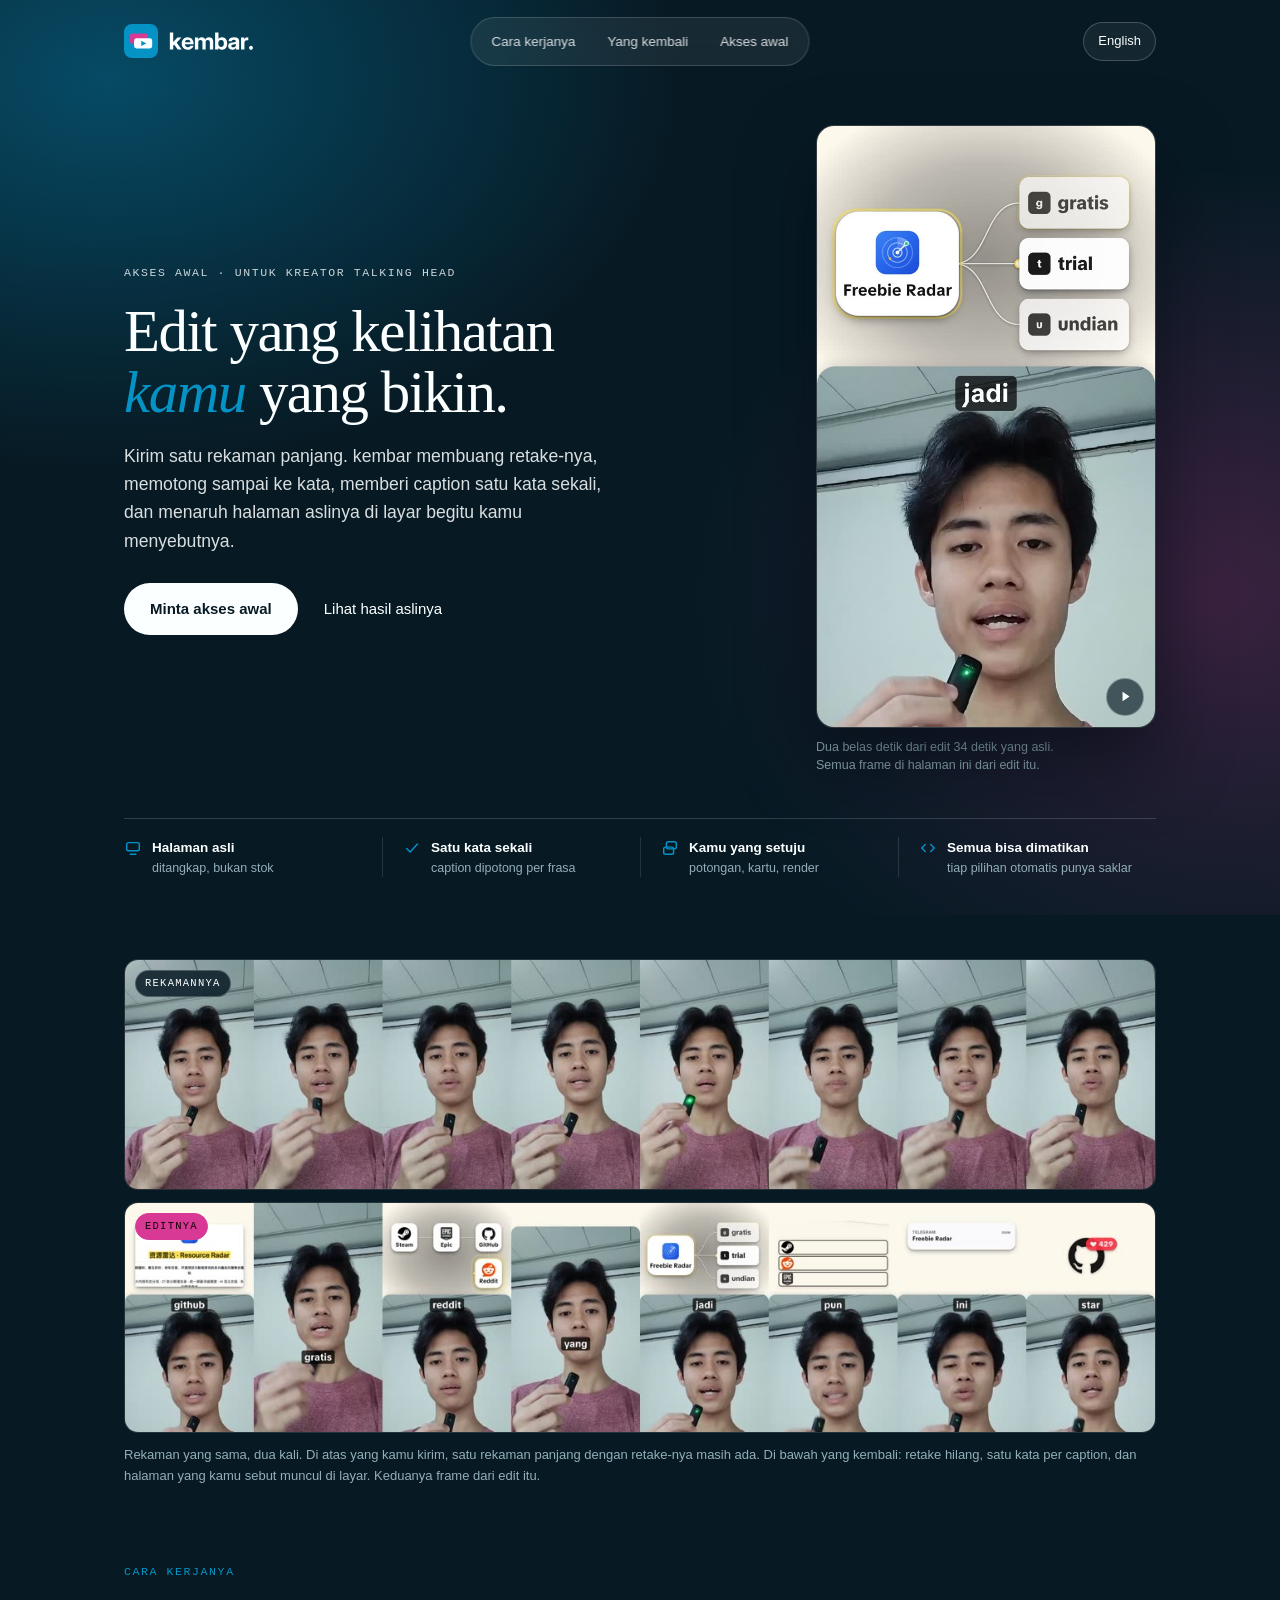
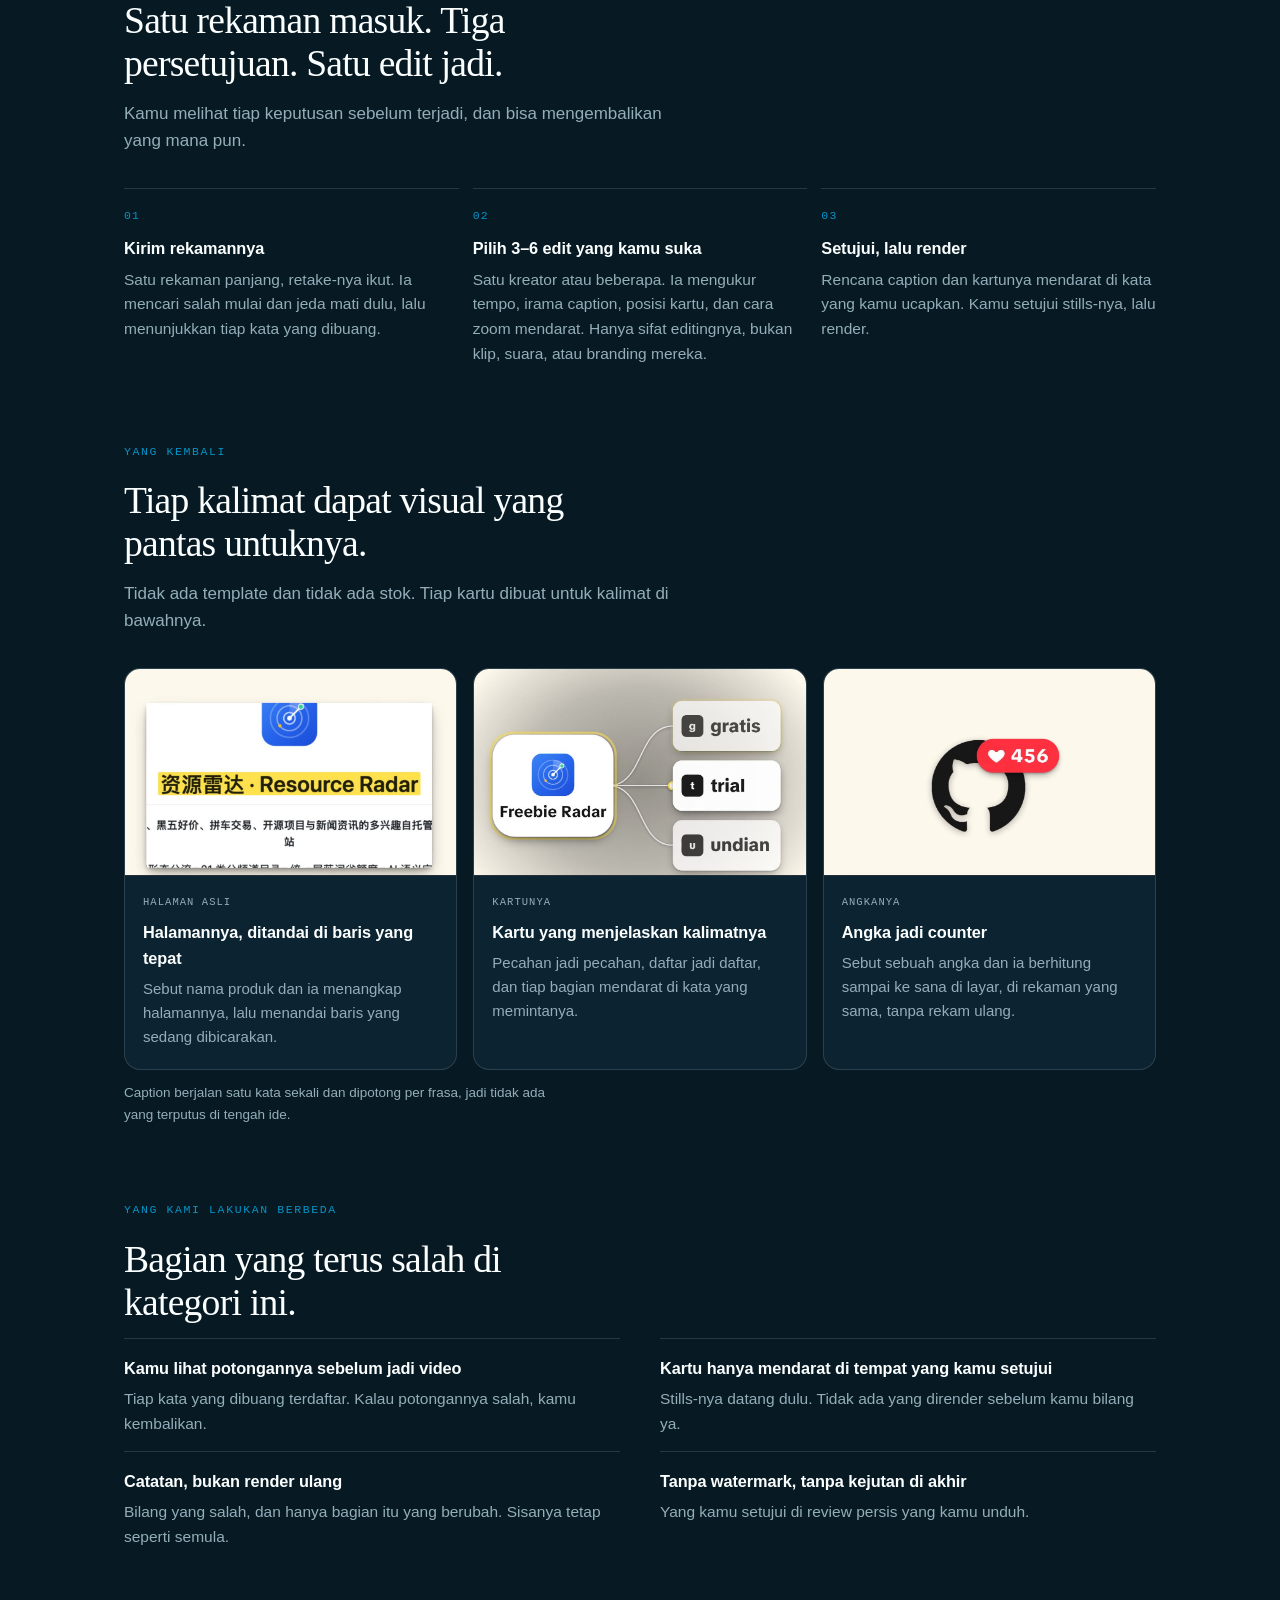
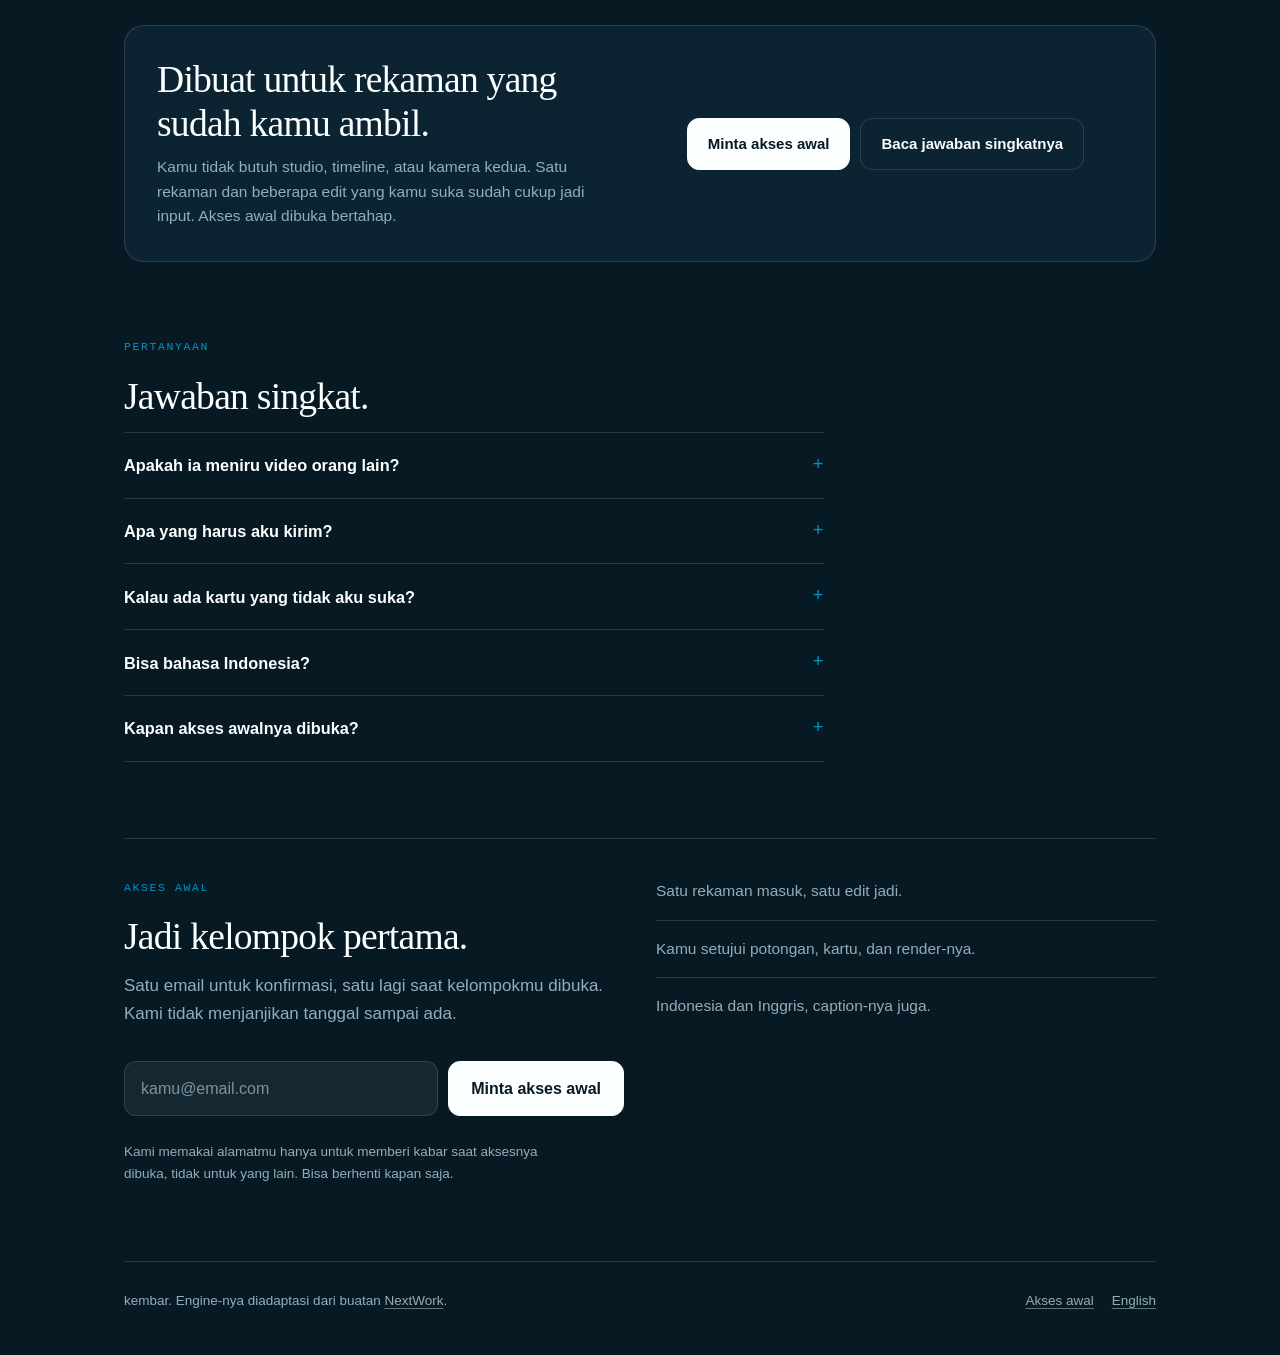
==== commit 467a0742: "Footer: say the engine is adapted from NextWork, not that NextWork made kembar" ====
--- a/site/id/index.html
+++ b/site/id/index.html
@@ -263,7 +263,7 @@
 <div class="wrap">
   <footer class="site">
     <div class="foot-grid">
-      <span>kembar. Dibuat oleh <a href="https://nextwork.ai">NextWork</a>.</span>
+      <span>kembar. Engine-nya diadaptasi dari buatan <a href="https://nextwork.ai">NextWork</a>.</span>
       <nav aria-label="Footer">
         <a href="#waitlist">Akses awal</a>
         <a href="../" hreflang="en" lang="en" onclick="setLang('en')">English</a>
